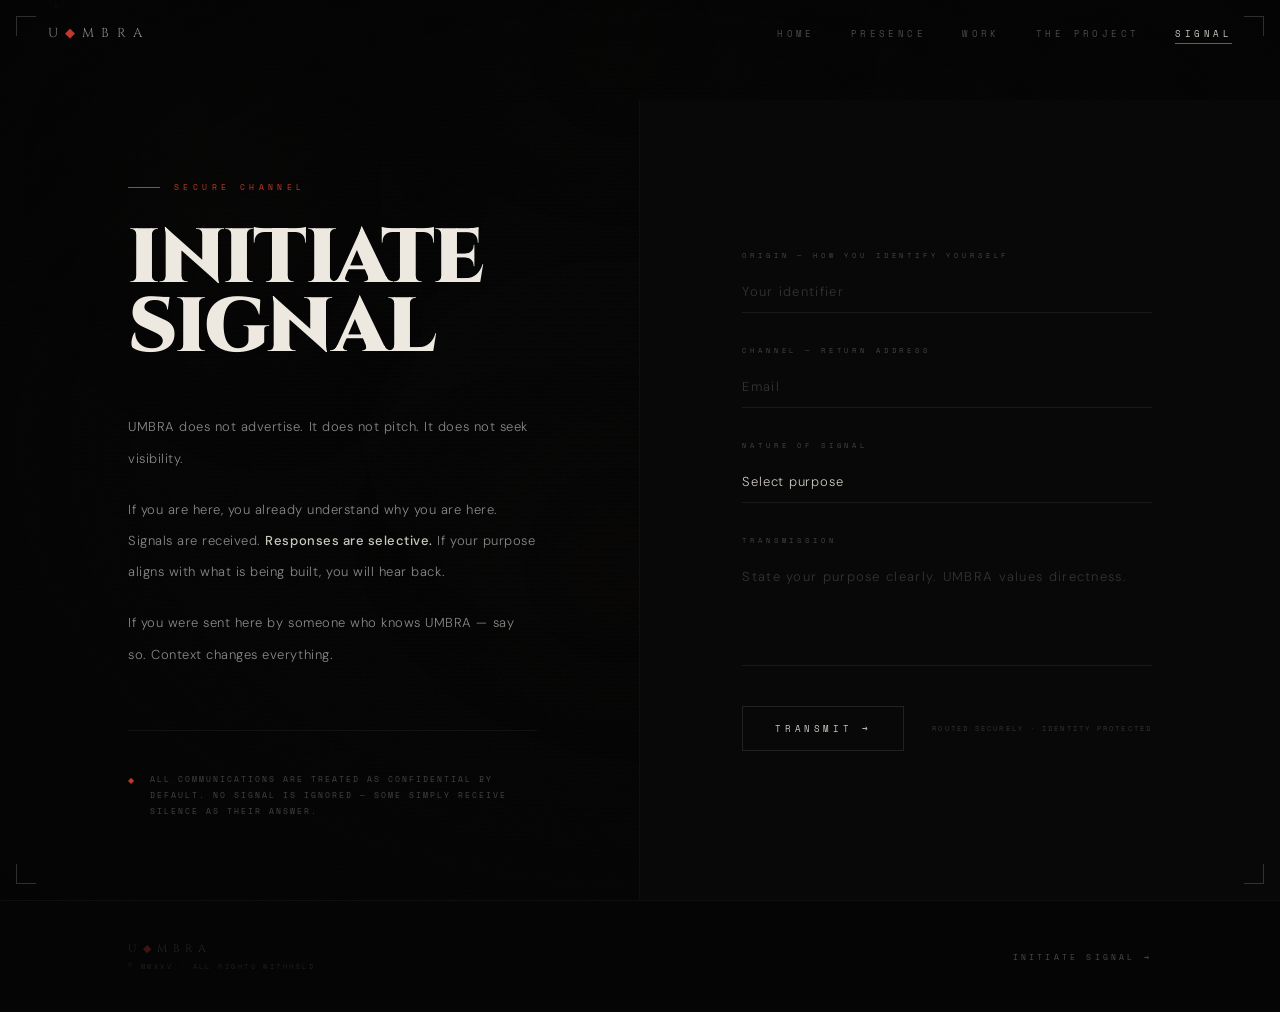
==== contact.html @ be38b986 "Add files via upload" ====
<!DOCTYPE html>
<html lang="en">
<head>
<meta charset="UTF-8">
<meta name="viewport" content="width=device-width, initial-scale=1.0">
<title>UMBRA · Signal</title>
<link rel="preconnect" href="https://fonts.googleapis.com">
<link href="https://fonts.googleapis.com/css2?family=Bebas+Neue&family=DM+Sans:wght@300;400;500&family=Cinzel:wght@900&family=Space+Mono:wght@400;700&display=swap" rel="stylesheet">
<link rel="stylesheet" href="assets/css/main.css">
<style>
.contact-wrap{min-height:100vh;display:grid;grid-template-columns:1fr 1fr;padding-top:100px}
.contact-left{padding:80px 8vw 80px 10vw;border-right:1px solid rgba(255,255,255,.04);display:flex;flex-direction:column;justify-content:center}
.contact-right{padding:80px 10vw 80px 8vw;display:flex;flex-direction:column;justify-content:center;background:#080808}
.cl-tag{font-family:'Space Mono',monospace;font-size:8px;letter-spacing:.55em;text-transform:uppercase;color:#c0392b;margin-bottom:32px;display:flex;align-items:center;gap:14px}
.cl-tag::before{content:'';width:32px;height:1px;background:#c0392b}
.cl-title{font-family:'Cinzel',serif;font-size:clamp(36px,6vw,80px);font-weight:900;line-height:.9;letter-spacing:-.02em;color:#eee9e0;text-transform:uppercase;margin-bottom:48px}
.cl-body p{font-size:13px;line-height:2.4;color:#888;font-weight:300;letter-spacing:.04em;margin-bottom:20px}
.cl-body p strong{color:#ccc8c0;font-weight:500}
.cl-rule{margin:40px 0;height:1px;background:rgba(255,255,255,.05)}
.cl-note{display:flex;align-items:flex-start;gap:14px;font-family:'Space Mono',monospace;font-size:8px;letter-spacing:.25em;line-height:2;color:#444;text-transform:uppercase}
.cl-note em{color:#c0392b;font-style:normal;flex-shrink:0;margin-top:1px}

.signal-form{display:flex;flex-direction:column;gap:0}
.form-group{display:flex;flex-direction:column;gap:10px;margin-bottom:32px}
.form-group label{font-family:'Space Mono',monospace;font-size:7px;letter-spacing:.55em;text-transform:uppercase;color:#444}
.form-group input,
.form-group textarea,
.form-group select{
  background:transparent;border:none;border-bottom:1px solid rgba(255,255,255,.07);
  color:#ccc8c0;font-family:'DM Sans',sans-serif;font-size:13px;font-weight:300;
  letter-spacing:.06em;padding:12px 0;transition:border-color .3s;outline:none;
  resize:none;-webkit-appearance:none;appearance:none;border-radius:0;
}
.form-group input:focus,
.form-group textarea:focus,
.form-group select:focus{border-color:#c0392b}
.form-group input::placeholder,
.form-group textarea::placeholder{color:#333;letter-spacing:.1em}
.form-group select option{background:#0a0a0a;color:#ccc8c0}
.submit-row{display:flex;align-items:center;justify-content:space-between;margin-top:8px}
.submit-btn{
  font-family:'Space Mono',monospace;font-size:9px;letter-spacing:.4em;
  text-transform:uppercase;color:#ccc8c0;padding:15px 32px;
  border:1px solid rgba(255,255,255,.1);
  position:relative;overflow:hidden;transition:border-color .4s;cursor:none;
  background:none;
}
.submit-btn::before{content:'';position:absolute;inset:0;background:#c0392b;transform:scaleX(0);transform-origin:left;transition:transform .5s cubic-bezier(.76,0,.24,1);z-index:-1}
.submit-btn:hover{border-color:#c0392b}
.submit-btn:hover::before{transform:scaleX(1)}
.submit-note{font-family:'Space Mono',monospace;font-size:7px;letter-spacing:.3em;color:#333;text-transform:uppercase}

/* sending state */
.submit-btn.sending{opacity:.6;pointer-events:none}
.form-error{font-family:'Space Mono',monospace;font-size:8px;letter-spacing:.3em;color:#c0392b;text-transform:uppercase;margin-top:16px;display:none}
.form-error.show{display:block}

.form-confirm{display:none;text-align:center;padding:60px 0}
.form-confirm.show{display:block}
.fc-icon{font-family:'Bebas Neue',sans-serif;font-size:60px;color:#c0392b;line-height:1;margin-bottom:24px}
.fc-title{font-family:'Cinzel',serif;font-size:20px;letter-spacing:.3em;color:#ccc8c0;text-transform:uppercase;margin-bottom:16px}
.fc-text{font-size:12px;line-height:2.3;color:#888;font-weight:300;letter-spacing:.06em}

@media(max-width:900px){
  .contact-wrap{grid-template-columns:1fr;padding-top:80px}
  .contact-left{padding:60px 24px;border-right:none;border-bottom:1px solid rgba(255,255,255,.04)}
  .contact-right{padding:60px 24px}
}
</style>
</head>
<body>
<div id="header-slot"></div>
<div class="contact-wrap">
  <div class="contact-left">
    <div class="cl-tag sr">Secure Channel</div>
    <h1 class="cl-title sr sr-d1">INITIATE<br>SIGNAL</h1>
    <div class="cl-body sr sr-d2">
      <p>UMBRA does not advertise. It does not pitch. It does not seek visibility.</p>
      <p>If you are here, you already understand why you are here. Signals are received. <strong>Responses are selective.</strong> If your purpose aligns with what is being built, you will hear back.</p>
      <p>If you were sent here by someone who knows UMBRA — say so. Context changes everything.</p>
    </div>
    <div class="cl-rule sr sr-d3"></div>
    <div class="cl-note sr sr-d3">
      <em>◆</em>
      All communications are treated as confidential by default. No signal is ignored — some simply receive silence as their answer.
    </div>
  </div>

  <div class="contact-right">
    <!-- Formspree endpoint — replace YOUR_FORM_ID below -->
    <form
      class="signal-form"
      id="signalForm"
      action="https://formspree.io/f/YOUR_FORM_ID"
      method="POST"
    >
      <!-- Hidden honeypot to block bots -->
      <input type="text" name="_gotcha" style="display:none">
      <!-- Tell Formspree not to redirect -->
      <input type="hidden" name="_subject" value="New signal from UMBRA site">

      <div class="form-group sr">
        <label>Origin — How you identify yourself</label>
        <input type="text" name="name" placeholder="Your identifier" required>
      </div>
      <div class="form-group sr sr-d1">
        <label>Channel — Return address</label>
        <input type="email" name="email" placeholder="Email" required>
      </div>
      <div class="form-group sr sr-d1">
        <label>Nature of Signal</label>
        <select name="type">
          <option value="">Select purpose</option>
          <option value="collaboration">Collaboration</option>
          <option value="project">Project Inquiry</option>
          <option value="intelligence">Intelligence Exchange</option>
          <option value="investment">Investment / Partnership</option>
          <option value="referral">Referred by someone</option>
          <option value="other">Other</option>
        </select>
      </div>
      <div class="form-group sr sr-d2">
        <label>Transmission</label>
        <textarea name="message" rows="5" placeholder="State your purpose clearly. UMBRA values directness."></textarea>
      </div>
      <div class="submit-row sr sr-d3">
        <button type="submit" class="submit-btn" id="submitBtn">Transmit →</button>
        <div class="submit-note">Routed securely · Identity protected</div>
      </div>
      <div class="form-error" id="formError">Transmission failed. Try again or signal directly.</div>
    </form>

    <div class="form-confirm" id="formConfirm">
      <div class="fc-icon">◆</div>
      <div class="fc-title">Signal Received</div>
      <div class="fc-text">
        Your transmission has been logged.<br>
        UMBRA will respond through appropriate channels<br>
        if alignment exists.
      </div>
    </div>
  </div>
</div>

<div id="footer-slot"></div>
<script src="assets/js/main.js"></script>
<script>
var form    = document.getElementById('signalForm');
var confirm = document.getElementById('formConfirm');
var errMsg  = document.getElementById('formError');
var btn     = document.getElementById('submitBtn');

if (form) {
  form.addEventListener('submit', function(e) {
    e.preventDefault();
    btn.classList.add('sending');
    btn.textContent = 'Transmitting...';
    errMsg.classList.remove('show');

    var data = new FormData(form);

    fetch(form.action, {
      method: 'POST',
      body: data,
      headers: { 'Accept': 'application/json' }
    })
    .then(function(res) {
      if (res.ok) {
        form.style.transition = 'opacity .4s';
        form.style.opacity = '0';
        setTimeout(function() {
          form.style.display = 'none';
          confirm.classList.add('show');
        }, 400);
      } else {
        throw new Error('Server error');
      }
    })
    .catch(function() {
      btn.classList.remove('sending');
      btn.textContent = 'Transmit →';
      errMsg.classList.add('show');
    });
  });
}
</script>
<canvas id="particles"></canvas>
</body>
</html>
---- assets/css/main.css ----
@import url('https://fonts.googleapis.com/css2?family=Bebas+Neue&family=DM+Sans:ital,wght@0,300;0,400;0,500;1,300&family=Cinzel:wght@400;700;900&family=Space+Mono:wght@400;700&display=swap');

/* ── TOKENS ── */
:root{
  --void:#050505;
  --obsidian:#080808;
  --ash:#111;
  --ember:#c0392b;
  --ember2:#e74c3c;
  --bone:#ccc8c0;
  --chalk:#eee9e0;
  --smoke:#4a4a4a;
  --ghost:#888;
  --mono:'Space Mono',monospace;
  --serif:'Cinzel',serif;
  --display:'Bebas Neue',sans-serif;
  --sans:'DM Sans',sans-serif;
}

/* ── RESET ── */
*,*::before,*::after{box-sizing:border-box;margin:0;padding:0}
html{scroll-behavior:smooth;overflow-x:hidden}
body{background:var(--void);color:var(--bone);font-family:var(--sans);overflow-x:hidden;cursor:none}
a{color:inherit;text-decoration:none}
button{background:none;border:none;cursor:none;font-family:inherit}
img,svg,canvas{display:block}
::-webkit-scrollbar{width:2px}
::-webkit-scrollbar-track{background:var(--void)}
::-webkit-scrollbar-thumb{background:var(--ember)}
::selection{background:var(--ember);color:var(--chalk)}

/* ── CURSOR ── */
#cur{width:8px;height:8px;background:var(--ember);border-radius:50%;position:fixed;top:0;left:0;pointer-events:none;z-index:9999;transform:translate(-50%,-50%);mix-blend-mode:exclusion;transition:width .2s,height .2s,opacity .3s;opacity:0}
#cur-r{width:36px;height:36px;border:1px solid rgba(192,57,43,.35);border-radius:50%;position:fixed;top:0;left:0;pointer-events:none;z-index:9998;transform:translate(-50%,-50%);transition:width .25s,height .25s,border-color .25s,opacity .3s;opacity:0}
body.hov #cur{width:14px;height:14px}
body.hov #cur-r{width:56px;height:56px;border-color:rgba(192,57,43,.15)}

/* ── CORNERS ── */
.corner{position:fixed;width:20px;height:20px;z-index:901;pointer-events:none;opacity:.22}
.corner.tl{top:16px;left:16px;border-top:1px solid var(--bone);border-left:1px solid var(--bone)}
.corner.tr{top:16px;right:16px;border-top:1px solid var(--bone);border-right:1px solid var(--bone)}
.corner.bl{bottom:16px;left:16px;border-bottom:1px solid var(--bone);border-left:1px solid var(--bone)}
.corner.br{bottom:16px;right:16px;border-bottom:1px solid var(--bone);border-right:1px solid var(--bone)}

/* ── LIQUID BACKGROUND CANVAS ── */
#liquid-bg{position:fixed;inset:0;z-index:0;pointer-events:none;opacity:.55}

/* ── NOISE OVERLAY ── */
body::before{content:'';position:fixed;inset:0;z-index:1;pointer-events:none;opacity:.032;
  background-image:url("data:image/svg+xml,%3Csvg viewBox='0 0 256 256' xmlns='http://www.w3.org/2000/svg'%3E%3Cfilter id='n'%3E%3CfeTurbulence type='fractalNoise' baseFrequency='0.9' numOctaves='4' stitchTiles='stitch'/%3E%3C/filter%3E%3Crect width='100%25' height='100%25' filter='url(%23n)'/%3E%3C/svg%3E");
  background-size:200px}

/* ── SCANLINES ── */
body::after{content:'';position:fixed;inset:0;z-index:2;pointer-events:none;
  background:repeating-linear-gradient(0deg,transparent,transparent 2px,rgba(0,0,0,.018) 2px,rgba(0,0,0,.018) 4px)}

/* ── VIGNETTE ── */
#vignette{position:fixed;inset:0;z-index:3;pointer-events:none;
  background:radial-gradient(ellipse at center,transparent 30%,rgba(5,5,5,.9) 100%)}

/* ── HEADER ── */
header{position:fixed;top:0;left:0;right:0;z-index:700;display:flex;align-items:center;justify-content:space-between;padding:24px 48px;background:rgba(5,5,5,0);transition:background .5s,border-color .5s;border-bottom:1px solid transparent}
header.scrolled{background:rgba(5,5,5,.94);backdrop-filter:blur(20px);border-color:rgba(255,255,255,.04)}
.logo{font-family:var(--serif);font-size:13px;letter-spacing:.55em;color:var(--ghost);text-transform:uppercase;transition:color .3s}
.logo:hover{color:var(--bone)}
.logo em{color:var(--ember);font-style:normal}
nav{display:flex;gap:36px}
nav a{font-size:9px;letter-spacing:.38em;text-transform:uppercase;color:var(--smoke);transition:color .3s;font-family:var(--mono);position:relative}
nav a:hover,nav a.active{color:var(--bone)}
nav a.active::after{content:'';position:absolute;bottom:-4px;left:0;right:0;height:1px;background:var(--ember)}
.nav-toggle{display:none;flex-direction:column;gap:5px;padding:4px}
.nav-toggle span{display:block;width:22px;height:1px;background:var(--ghost);transition:all .3s}
.nav-toggle.open span:nth-child(1){transform:rotate(45deg) translate(4px,4px)}
.nav-toggle.open span:nth-child(2){opacity:0}
.nav-toggle.open span:nth-child(3){transform:rotate(-45deg) translate(4px,-4px)}

/* ── MAIN ── */
main{position:relative;z-index:10;padding-top:100px}

/* ── HERO ── */
#hero{position:relative;height:100vh;display:flex;align-items:center;justify-content:center;overflow:hidden}
#smoke-canvas{position:absolute;inset:0;z-index:3}
#neural-canvas{position:absolute;inset:0;z-index:2;opacity:.4}
#glow-canvas{position:absolute;inset:0;z-index:1;pointer-events:none}
#umbra-title{
  position:absolute;z-index:2;
  font-family:var(--serif);font-size:clamp(80px,16vw,200px);font-weight:900;
  letter-spacing:.12em;color:var(--chalk);text-transform:uppercase;
  user-select:none;text-align:center;
  -webkit-mask-image:radial-gradient(ellipse 0px 0px at 50% 50%,black 0%,transparent 0%);
  mask-image:radial-gradient(ellipse 0px 0px at 50% 50%,black 0%,transparent 0%);
}
#hero-vignette{position:absolute;inset:0;z-index:4;pointer-events:none;
  background:radial-gradient(ellipse at center,transparent 25%,rgba(5,5,5,.8) 100%)}
.hero-ui{position:absolute;z-index:5;inset:0;display:flex;flex-direction:column;align-items:center;justify-content:flex-end;padding-bottom:13vh;pointer-events:none}
.hero-eyebrow{font-family:var(--mono);font-size:9px;letter-spacing:.55em;text-transform:uppercase;color:rgba(192,57,43,.7);margin-bottom:16px;opacity:0;animation:fadeUp .8s ease 1s forwards}
.hero-sub{font-size:12px;font-weight:300;line-height:2;color:rgba(136,136,136,.7);letter-spacing:.12em;text-align:center;opacity:0;animation:fadeUp .8s ease 1.3s forwards}
.hero-hint{position:absolute;bottom:40px;left:50%;transform:translateX(-50%);z-index:5;display:flex;flex-direction:column;align-items:center;gap:10px;opacity:0;animation:fadeUp .8s ease 2s forwards}
.hint-dot{width:5px;height:5px;border-radius:50%;background:var(--ember);animation:scrollBounce 2s ease-in-out infinite}
.hint-txt{font-family:var(--mono);font-size:7px;letter-spacing:.45em;color:var(--smoke);text-transform:uppercase}
@keyframes scrollBounce{0%,100%{transform:translateY(0);opacity:.4}50%{transform:translateY(8px);opacity:1}}
@keyframes fadeUp{from{opacity:0;transform:translateY(16px)}to{opacity:1;transform:translateY(0)}}

/* ── MARQUEE ── */
.marquee-section{overflow:hidden;border-top:1px solid rgba(255,255,255,.04);border-bottom:1px solid rgba(255,255,255,.04);padding:18px 0;position:relative;z-index:10}
.marquee-track{display:flex;gap:52px;animation:marq 26s linear infinite;white-space:nowrap;width:max-content}
.marquee-track span{font-family:var(--display);font-size:13px;letter-spacing:.32em;color:var(--smoke);flex-shrink:0}
.marquee-track em{color:var(--ember);font-style:normal}
@keyframes marq{to{transform:translateX(-50%)}}

/* ── SPLIT SECTIONS (slide apart on scroll) ── */
.split-section{position:relative;z-index:10;overflow:hidden}
.split-left,.split-right{transition:transform 1.1s cubic-bezier(.76,0,.24,1),opacity 1s ease}
.split-left{transform:translateX(-60px);opacity:0}
.split-right{transform:translateX(60px);opacity:0}
.split-section.vis .split-left,
.split-section.vis .split-right{transform:translateX(0);opacity:1}
.split-right{transition-delay:.12s}

/* ── DOCTRINE ── */
.section-doctrine{padding:140px 10vw;display:grid;grid-template-columns:1fr 1fr;gap:100px;align-items:center}
.doctrine-label{font-family:var(--mono);font-size:8px;letter-spacing:.55em;text-transform:uppercase;color:var(--ember);margin-bottom:24px}
.doctrine-heading{font-family:var(--serif);font-size:clamp(30px,4vw,52px);font-weight:900;line-height:1.05;letter-spacing:-.01em;color:var(--chalk);text-transform:uppercase}
.reveal-word{display:inline-block;overflow:hidden;vertical-align:bottom}
.reveal-word span{display:inline-block;transform:translateY(105%);transition:transform .8s cubic-bezier(.76,0,.24,1)}
.reveal-word.visible span{transform:translateY(0)}
.doctrine-right p{font-size:13px;line-height:2.3;color:var(--ghost);font-weight:300;letter-spacing:.04em;margin-bottom:24px}
.doctrine-right p strong{color:var(--bone);font-weight:500}

/* ── PILLARS ── */
.section-pillars{padding:0 10vw 140px;position:relative;z-index:10}
.pillars-header{display:flex;align-items:center;gap:24px;margin-bottom:64px}
.pillars-label{font-family:var(--mono);font-size:8px;letter-spacing:.55em;text-transform:uppercase;color:var(--ember);white-space:nowrap}
.pillars-line{flex:1;height:1px;background:rgba(255,255,255,.05)}
.pillars-grid{display:grid;grid-template-columns:repeat(3,1fr);gap:1px;background:rgba(255,255,255,.04)}
.pillar{background:var(--void);padding:52px 40px;position:relative;overflow:hidden;transition:background .5s}
.pillar::before{content:'';position:absolute;inset:0;background:linear-gradient(135deg,rgba(192,57,43,.05) 0%,transparent 60%);opacity:0;transition:opacity .5s}
.pillar:hover{background:#0a0a0a}
.pillar:hover::before{opacity:1}
.pillar-num{font-family:var(--display);font-size:80px;color:rgba(192,57,43,.1);line-height:1;margin-bottom:24px;transition:color .4s}
.pillar:hover .pillar-num{color:rgba(192,57,43,.22)}
.pillar-title{font-family:var(--serif);font-size:14px;letter-spacing:.2em;color:var(--bone);text-transform:uppercase;margin-bottom:16px}
.pillar-text{font-size:12px;line-height:2.1;color:var(--ghost);font-weight:300;letter-spacing:.03em}
.pillar-bar{height:1px;background:rgba(192,57,43,0);margin-top:32px;transition:background .5s}
.pillar:hover .pillar-bar{background:rgba(192,57,43,.4)}

/* ── STAT COUNTERS ── */
.stats-row{display:grid;grid-template-columns:repeat(3,1fr);gap:1px;background:rgba(255,255,255,.04);position:relative;z-index:10;margin:0 0 2px}
.stat-cell{background:var(--obsidian);padding:60px 40px;text-align:center;position:relative;overflow:hidden}
.stat-cell::after{content:'';position:absolute;bottom:0;left:50%;transform:translateX(-50%);width:0;height:1px;background:var(--ember);transition:width .6s ease}
.stat-cell.vis::after{width:60%}
.stat-num{font-family:var(--display);font-size:clamp(48px,7vw,88px);color:var(--chalk);line-height:1;margin-bottom:12px;letter-spacing:-.02em}
.stat-num .stat-suffix{font-size:.5em;color:var(--ember);vertical-align:super}
.stat-label{font-family:var(--mono);font-size:8px;letter-spacing:.5em;text-transform:uppercase;color:var(--smoke)}

/* ── TYPED ── */
.section-type{padding:140px 10vw;background:var(--obsidian);border-top:1px solid rgba(255,255,255,.04);border-bottom:1px solid rgba(255,255,255,.04);text-align:center;position:relative;z-index:10}
.type-label{font-family:var(--mono);font-size:8px;letter-spacing:.55em;text-transform:uppercase;color:var(--ember);margin-bottom:40px}
.type-statement{font-family:var(--serif);font-size:clamp(18px,3.2vw,44px);font-weight:900;line-height:1.4;letter-spacing:.04em;color:var(--chalk);max-width:880px;margin:0 auto}
#typed-text{border-right:2px solid var(--ember);padding-right:4px;animation:blink .8s infinite}
@keyframes blink{0%,100%{border-color:var(--ember)}50%{border-color:transparent}}

/* ── WORK PREVIEW ── */
.section-work{padding:140px 10vw;position:relative;z-index:10}
.work-header{display:flex;align-items:flex-end;justify-content:space-between;margin-bottom:60px}
.work-label{font-family:var(--mono);font-size:8px;letter-spacing:.55em;text-transform:uppercase;color:var(--ember)}
.work-see-all{font-family:var(--mono);font-size:8px;letter-spacing:.35em;color:var(--smoke);text-transform:uppercase;transition:color .3s}
.work-see-all:hover{color:var(--ember)}
.work-grid{display:grid;grid-template-columns:repeat(3,1fr);gap:2px}
.work-item{position:relative;overflow:hidden;aspect-ratio:3/4;background:#111;display:block}
.work-item:first-child{grid-row:span 2;aspect-ratio:auto}
.work-svg{width:100%;height:100%;filter:brightness(.45) saturate(.1);transition:filter .7s,transform .9s cubic-bezier(.25,.46,.45,.94)}
.work-item:hover .work-svg{filter:brightness(.25) saturate(0);transform:scale(1.06)}
.work-overlay{position:absolute;inset:0;padding:32px;display:flex;flex-direction:column;justify-content:flex-end;opacity:0;transition:opacity .45s;background:linear-gradient(to top,rgba(5,5,5,.8) 0%,transparent 60%)}
.work-item:hover .work-overlay{opacity:1}
.work-num{font-family:var(--display);font-size:80px;color:rgba(192,57,43,.12);position:absolute;top:20px;right:20px;line-height:1}
.work-title{font-family:var(--serif);font-size:13px;letter-spacing:.18em;color:var(--chalk);text-transform:uppercase;margin-bottom:6px}
.work-meta{font-family:var(--mono);font-size:8px;letter-spacing:.35em;color:var(--ember);text-transform:uppercase}

/* ── CTA ── */
.section-signal{padding:160px 10vw;text-align:center;background:radial-gradient(ellipse at center,rgba(192,57,43,.06) 0%,transparent 70%);border-top:1px solid rgba(255,255,255,.04);position:relative;z-index:10}
.signal-label{font-family:var(--mono);font-size:8px;letter-spacing:.55em;text-transform:uppercase;color:var(--smoke);margin-bottom:32px}
.signal-divider{width:1px;height:60px;background:linear-gradient(to bottom,transparent,var(--ember),transparent);margin:0 auto 48px}
.signal-heading{font-family:var(--serif);font-size:clamp(32px,5.5vw,76px);font-weight:900;letter-spacing:-.01em;color:var(--chalk);text-transform:uppercase;margin-bottom:24px;line-height:1.05}
.signal-sub{font-size:13px;font-weight:300;color:var(--ghost);letter-spacing:.08em;margin-bottom:52px}

/* ── BUTTONS ── */
.btn-primary{display:inline-flex;align-items:center;gap:12px;font-family:var(--mono);font-size:9px;letter-spacing:.4em;text-transform:uppercase;color:var(--chalk);padding:16px 36px;border:1px solid rgba(255,255,255,.15);position:relative;overflow:hidden;transition:border-color .4s,color .4s}
.btn-primary::before{content:'';position:absolute;inset:0;background:var(--ember);transform:scaleX(0);transform-origin:left;transition:transform .5s cubic-bezier(.76,0,.24,1);z-index:-1}
.btn-primary:hover{border-color:var(--ember)}
.btn-primary:hover::before{transform:scaleX(1)}

/* ── FOOTER ── */
footer{border-top:1px solid rgba(255,255,255,.04);padding:40px 10vw;display:flex;justify-content:space-between;align-items:center;background:var(--void);position:relative;z-index:10}
.footer-logo{font-family:var(--serif);font-size:11px;letter-spacing:.55em;color:rgba(255,255,255,.12);text-transform:uppercase;margin-bottom:5px}
.footer-logo em{color:rgba(192,57,43,.3);font-style:normal}
.footer-copy{font-family:var(--mono);font-size:7px;letter-spacing:.35em;color:rgba(255,255,255,.1);text-transform:uppercase}
.footer-signal{font-family:var(--mono);font-size:8px;letter-spacing:.4em;color:var(--smoke);text-transform:uppercase;transition:color .3s}
.footer-signal:hover{color:var(--ember)}

/* ── PARTICLES ── */
#particles{position:fixed;inset:0;z-index:4;pointer-events:none;opacity:.18}

/* ── SCRAMBLE TEXT ── */
.scramble{display:inline-block}

/* ── SCROLL REVEAL (generic) ── */
.sr{opacity:0;transform:translateY(28px);transition:opacity .9s ease,transform .9s ease}
.sr.vis{opacity:1;transform:translateY(0)}
.sr-d1{transition-delay:.1s}.sr-d2{transition-delay:.2s}.sr-d3{transition-delay:.3s}

/* PAGE HERO shared */
.page-hero{min-height:60vh;display:flex;align-items:flex-end;padding:160px 10vw 80px;border-bottom:1px solid rgba(255,255,255,.04);position:relative;overflow:hidden;z-index:10}
.page-hero-bg{position:absolute;font-family:var(--display);font-size:clamp(100px,20vw,260px);color:rgba(255,255,255,.015);letter-spacing:-.02em;right:-2vw;bottom:-2vw;user-select:none;pointer-events:none;line-height:1}
.page-hero-content{position:relative;z-index:2}
.ph-tag{font-family:var(--mono);font-size:8px;letter-spacing:.55em;text-transform:uppercase;color:var(--ember);margin-bottom:28px;display:flex;align-items:center;gap:14px}
.ph-tag::before{content:'';width:32px;height:1px;background:var(--ember)}
.ph-title{font-family:var(--serif);font-size:clamp(48px,9vw,110px);font-weight:900;line-height:.9;letter-spacing:-.02em;color:var(--chalk);text-transform:uppercase}

/* PRESENCE */
.bio-section{padding:120px 10vw;display:grid;grid-template-columns:1fr 1.8fr;gap:100px;align-items:start;position:relative;z-index:10}
.bio-left{position:sticky;top:140px}
.bio-label{font-family:var(--mono);font-size:8px;letter-spacing:.55em;text-transform:uppercase;color:var(--ember);margin-bottom:20px}
.bio-quote{font-family:var(--serif);font-size:15px;font-weight:400;font-style:italic;line-height:1.9;color:rgba(200,196,188,.4);border-left:1px solid var(--ember);padding-left:24px}
.bio-p{font-size:14px;line-height:2.4;color:var(--ghost);font-weight:300;letter-spacing:.04em;margin-bottom:28px}
.bio-p strong{color:var(--bone);font-weight:500}
.principles-section{padding:0 10vw 120px;position:relative;z-index:10}
.section-header{display:flex;align-items:center;gap:24px;margin-bottom:64px}
.section-header-label{font-family:var(--mono);font-size:8px;letter-spacing:.55em;text-transform:uppercase;color:var(--ember);white-space:nowrap}
.section-header-line{flex:1;height:1px;background:rgba(255,255,255,.05)}
.principle-item{display:grid;grid-template-columns:80px 1fr;gap:40px;padding:44px 0;border-bottom:1px solid rgba(255,255,255,.04);align-items:start}
.principle-item:first-child{border-top:1px solid rgba(255,255,255,.04)}
.p-num{font-family:var(--serif);font-size:11px;letter-spacing:.3em;color:var(--ember);padding-top:3px}
.p-title{font-family:var(--serif);font-size:15px;letter-spacing:.18em;color:var(--bone);text-transform:uppercase;margin-bottom:14px}
.p-text{font-size:13px;line-height:2.2;color:var(--ghost);font-weight:300;letter-spacing:.04em}
.domains-section{padding:0 10vw 160px;background:var(--obsidian);border-top:1px solid rgba(255,255,255,.04);position:relative;z-index:10}
.domains-section .section-header{padding-top:120px}
.domain-grid{display:grid;grid-template-columns:repeat(3,1fr);gap:1px;background:rgba(255,255,255,.04)}
.domain-card{background:var(--void);padding:48px 36px;position:relative;overflow:hidden;transition:background .4s}
.domain-card::after{content:'';position:absolute;bottom:0;left:0;width:0;height:1px;background:var(--ember);transition:width .5s cubic-bezier(.76,0,.24,1)}
.domain-card:hover{background:#0a0a0a}
.domain-card:hover::after{width:100%}
.d-icon{font-family:var(--display);font-size:52px;color:rgba(192,57,43,.15);line-height:1;margin-bottom:24px;transition:color .4s}
.domain-card:hover .d-icon{color:rgba(192,57,43,.28)}
.d-title{font-family:var(--serif);font-size:13px;letter-spacing:.2em;color:var(--bone);text-transform:uppercase;margin-bottom:14px}
.d-text{font-size:12px;line-height:2.1;color:var(--ghost);font-weight:300;letter-spacing:.03em}
.d-tag{font-family:var(--mono);font-size:7px;letter-spacing:.4em;text-transform:uppercase;color:var(--ember);margin-top:24px;opacity:.7}

/* WORK PAGE */
.work-hero{min-height:55vh;display:flex;align-items:flex-end;padding:160px 10vw 80px;border-bottom:1px solid rgba(255,255,255,.04);position:relative;overflow:hidden;z-index:10}
.work-hero-bg{position:absolute;font-family:var(--display);font-size:clamp(100px,20vw,260px);color:rgba(255,255,255,.015);letter-spacing:-.02em;right:-2vw;bottom:-2vw;user-select:none;pointer-events:none;line-height:1}
.wh-tag{font-family:var(--mono);font-size:8px;letter-spacing:.55em;text-transform:uppercase;color:var(--ember);margin-bottom:28px;display:flex;align-items:center;gap:14px}
.wh-tag::before{content:'';width:32px;height:1px;background:var(--ember)}
.wh-title{font-family:var(--serif);font-size:clamp(48px,9vw,110px);font-weight:900;line-height:.9;letter-spacing:-.02em;color:var(--chalk);text-transform:uppercase}
.wh-sub{font-family:var(--mono);font-size:8px;letter-spacing:.4em;color:var(--smoke);text-transform:uppercase;margin-top:20px}
.coming-banner{margin:80px 10vw 0;padding:32px 40px;border:1px solid rgba(192,57,43,.2);background:rgba(192,57,43,.03);display:flex;align-items:center;gap:24px;position:relative;z-index:10}
.cb-dot{width:6px;height:6px;border-radius:50%;background:var(--ember);animation:pulse 2s ease-in-out infinite;flex-shrink:0}
@keyframes pulse{0%,100%{opacity:.4;transform:scale(1)}50%{opacity:1;transform:scale(1.3)}}
.cb-text{font-family:var(--mono);font-size:9px;letter-spacing:.35em;text-transform:uppercase;color:var(--ghost)}
.cb-text strong{color:var(--bone);font-weight:700}
.filter-row{padding:60px 10vw 48px;display:flex;gap:4px;flex-wrap:wrap;position:relative;z-index:10}
.filter-btn{font-family:var(--mono);font-size:8px;letter-spacing:.35em;text-transform:uppercase;color:var(--smoke);padding:9px 20px;border:1px solid rgba(255,255,255,.05);transition:all .3s;cursor:none}
.filter-btn.active{color:var(--ember);border-color:rgba(192,57,43,.35)}
.filter-btn:hover:not(.active){color:var(--bone);border-color:rgba(255,255,255,.12)}
.work-grid-section{padding:0 10vw 160px;position:relative;z-index:10}
.work-grid-full{display:grid;grid-template-columns:repeat(2,1fr);gap:2px}
.work-card{position:relative;overflow:hidden;display:flex;flex-direction:column;cursor:none;transition:opacity .4s}
.work-card.hidden{display:none}
.wc-visual{aspect-ratio:16/9;position:relative;overflow:hidden;background:#0d0d0d}
.wc-svg{width:100%;height:100%;transition:transform .8s cubic-bezier(.25,.46,.45,.94),filter .6s}
.work-card:hover .wc-svg{transform:scale(1.04);filter:brightness(.3)}
.wc-hover{position:absolute;inset:0;padding:36px;display:flex;flex-direction:column;justify-content:center;align-items:center;opacity:0;transition:opacity .4s;text-align:center}
.work-card:hover .wc-hover{opacity:1}
.wc-coming{font-family:var(--mono);font-size:8px;letter-spacing:.45em;text-transform:uppercase;color:var(--ember);margin-bottom:12px}
.wc-launch{font-family:var(--sans);font-size:12px;color:rgba(200,196,188,.5);font-weight:300;letter-spacing:.08em}
.wc-badge{position:absolute;top:20px;right:20px;z-index:2;font-family:var(--mono);font-size:7px;letter-spacing:.4em;text-transform:uppercase;padding:5px 12px;border:1px solid rgba(192,57,43,.3);color:var(--ember);background:rgba(5,5,5,.8)}
.wc-info{padding:28px 32px;background:var(--ash);border:1px solid rgba(255,255,255,.03);border-top:none;flex:1}
.wc-cat{font-family:var(--mono);font-size:7px;letter-spacing:.45em;color:var(--ember);text-transform:uppercase;margin-bottom:10px}
.wc-title{font-family:var(--serif);font-size:16px;letter-spacing:.15em;color:var(--bone);text-transform:uppercase;margin-bottom:10px}
.wc-desc{font-size:12px;line-height:2.1;color:var(--ghost);font-weight:300;letter-spacing:.03em;margin-bottom:20px}
.wc-meta{display:flex;align-items:center;justify-content:space-between;padding-top:16px;border-top:1px solid rgba(255,255,255,.04)}
.wc-status{font-family:var(--mono);font-size:7px;letter-spacing:.4em;text-transform:uppercase}
.wc-status.classified{color:var(--smoke)}
.wc-date{font-family:var(--mono);font-size:7px;letter-spacing:.3em;color:#444;text-transform:uppercase}
.work-card.featured{grid-column:1/-1}
.work-card.featured .wc-visual{aspect-ratio:21/9}

/* PROJECT PAGE */
.proj-hero{min-height:100vh;display:flex;flex-direction:column;align-items:center;justify-content:center;text-align:center;padding:120px 10vw;position:relative;overflow:hidden;z-index:10}
#proj-canvas{position:absolute;inset:0;z-index:1;pointer-events:none}
.proj-hero-content{position:relative;z-index:2}
.proj-tag{font-family:var(--mono);font-size:8px;letter-spacing:.55em;text-transform:uppercase;color:var(--ember);margin-bottom:36px;opacity:0;animation:fadeUp .8s ease .4s forwards}
.proj-title{font-family:var(--serif);font-size:clamp(52px,11vw,140px);font-weight:900;line-height:.88;letter-spacing:-.02em;color:var(--chalk);text-transform:uppercase;opacity:0;animation:fadeUp 1s ease .7s forwards}
.proj-title .bracket{color:rgba(192,57,43,.5)}
.proj-divider{width:1px;height:80px;background:linear-gradient(to bottom,transparent,rgba(192,57,43,.5),transparent);margin:48px auto;opacity:0;animation:fadeUp .8s ease 1s forwards}
.proj-lead{font-family:var(--sans);font-size:clamp(16px,2vw,22px);font-weight:300;line-height:1.9;color:var(--ghost);letter-spacing:.06em;max-width:600px;margin:0 auto;opacity:0;animation:fadeUp .8s ease 1.2s forwards}
.status-section{padding:0 10vw 120px;position:relative;z-index:10}
.status-grid{display:grid;grid-template-columns:repeat(4,1fr);gap:1px;background:rgba(255,255,255,.04);margin-bottom:80px}
.status-cell{background:var(--void);padding:40px 28px;text-align:center}
.sc-label{font-family:var(--mono);font-size:7px;letter-spacing:.5em;text-transform:uppercase;color:#444;margin-bottom:14px}
.sc-value{font-family:var(--serif);font-size:13px;letter-spacing:.15em;color:var(--bone);text-transform:uppercase;line-height:1.4}
.sc-value.red{color:var(--ember)}
.proj-body{padding:120px 10vw;display:grid;grid-template-columns:1fr 1.6fr;gap:100px;align-items:start;position:relative;z-index:10}
.pb-sticky{position:sticky;top:140px}
.pb-label{font-family:var(--mono);font-size:8px;letter-spacing:.55em;text-transform:uppercase;color:var(--ember);margin-bottom:20px}
.pb-side-title{font-family:var(--serif);font-size:22px;font-weight:900;letter-spacing:.08em;color:var(--bone);text-transform:uppercase;line-height:1.3;margin-bottom:24px}
.pb-side-note{font-family:var(--mono);font-size:8px;letter-spacing:.3em;color:#444;text-transform:uppercase;line-height:2}
.pb-right p{font-size:14px;line-height:2.4;color:var(--ghost);font-weight:300;letter-spacing:.04em;margin-bottom:28px}
.pb-right p strong{color:var(--bone);font-weight:500}
.redacted-section{margin:0 10vw 160px;padding:64px;border:1px solid rgba(192,57,43,.12);background:rgba(192,57,43,.02);text-align:center;position:relative;overflow:hidden;z-index:10}
.redacted-section::before{content:'';position:absolute;inset:0;background:repeating-linear-gradient(45deg,transparent,transparent 10px,rgba(192,57,43,.015) 10px,rgba(192,57,43,.015) 11px)}
.redacted-icon{font-family:var(--display);font-size:80px;color:rgba(192,57,43,.12);line-height:1;margin-bottom:24px}
.redacted-title{font-family:var(--serif);font-size:18px;letter-spacing:.3em;color:rgba(200,196,188,.5);text-transform:uppercase;margin-bottom:16px}
.redacted-text{font-size:12px;line-height:2.2;color:var(--smoke);letter-spacing:.06em;margin-bottom:40px;max-width:500px;margin-left:auto;margin-right:auto}

/* CONTACT PAGE */
.contact-wrap{min-height:100vh;display:grid;grid-template-columns:1fr 1fr;padding-top:100px;position:relative;z-index:10}
.contact-left{padding:80px 8vw 80px 10vw;border-right:1px solid rgba(255,255,255,.04);display:flex;flex-direction:column;justify-content:center}
.contact-right{padding:80px 10vw 80px 8vw;display:flex;flex-direction:column;justify-content:center;background:var(--obsidian)}
.cl-tag{font-family:var(--mono);font-size:8px;letter-spacing:.55em;text-transform:uppercase;color:var(--ember);margin-bottom:32px;display:flex;align-items:center;gap:14px}
.cl-tag::before{content:'';width:32px;height:1px;background:var(--ember)}
.cl-title{font-family:var(--serif);font-size:clamp(36px,6vw,80px);font-weight:900;line-height:.9;letter-spacing:-.02em;color:var(--chalk);text-transform:uppercase;margin-bottom:48px}
.cl-body p{font-size:13px;line-height:2.4;color:var(--ghost);font-weight:300;letter-spacing:.04em;margin-bottom:20px}
.cl-body p strong{color:var(--bone);font-weight:500}
.cl-rule{margin:40px 0;height:1px;background:rgba(255,255,255,.05)}
.cl-note{display:flex;align-items:flex-start;gap:14px;font-family:var(--mono);font-size:8px;letter-spacing:.25em;line-height:2;color:#444;text-transform:uppercase}
.cl-note em{color:var(--ember);font-style:normal;flex-shrink:0;margin-top:1px}
.signal-form{display:flex;flex-direction:column}
.form-group{display:flex;flex-direction:column;gap:10px;margin-bottom:32px}
.form-group label{font-family:var(--mono);font-size:7px;letter-spacing:.55em;text-transform:uppercase;color:#444}
.form-group input,.form-group textarea,.form-group select{background:transparent;border:none;border-bottom:1px solid rgba(255,255,255,.07);color:var(--bone);font-family:var(--sans);font-size:13px;font-weight:300;letter-spacing:.06em;padding:12px 0;transition:border-color .3s;outline:none;resize:none;-webkit-appearance:none;appearance:none;border-radius:0}
.form-group input:focus,.form-group textarea:focus,.form-group select:focus{border-color:var(--ember)}
.form-group input::placeholder,.form-group textarea::placeholder{color:#333;letter-spacing:.1em}
.form-group select option{background:#0a0a0a;color:var(--bone)}
.submit-row{display:flex;align-items:center;justify-content:space-between;margin-top:8px}
.submit-btn{font-family:var(--mono);font-size:9px;letter-spacing:.4em;text-transform:uppercase;color:var(--bone);padding:15px 32px;border:1px solid rgba(255,255,255,.1);position:relative;overflow:hidden;transition:border-color .4s;cursor:none;background:none}
.submit-btn::before{content:'';position:absolute;inset:0;background:var(--ember);transform:scaleX(0);transform-origin:left;transition:transform .5s cubic-bezier(.76,0,.24,1);z-index:-1}
.submit-btn:hover{border-color:var(--ember)}
.submit-btn:hover::before{transform:scaleX(1)}
.submit-note{font-family:var(--mono);font-size:7px;letter-spacing:.3em;color:#333;text-transform:uppercase}
.submit-btn.sending{opacity:.6;pointer-events:none}
.form-error{font-family:var(--mono);font-size:8px;letter-spacing:.3em;color:var(--ember);text-transform:uppercase;margin-top:16px;display:none}
.form-error.show{display:block}
.form-confirm{display:none;text-align:center;padding:60px 0}
.form-confirm.show{display:block}
.fc-icon{font-family:var(--display);font-size:60px;color:var(--ember);line-height:1;margin-bottom:24px}
.fc-title{font-family:var(--serif);font-size:20px;letter-spacing:.3em;color:var(--bone);text-transform:uppercase;margin-bottom:16px}
.fc-text{font-size:12px;line-height:2.3;color:var(--ghost);font-weight:300;letter-spacing:.06em}

/* ── MOBILE ── */
@media(max-width:900px){
  header{padding:20px 24px}
  nav{display:none;position:fixed;inset:0;background:rgba(5,5,5,.98);flex-direction:column;justify-content:center;align-items:center;gap:36px;z-index:699}
  nav.open{display:flex}
  nav a{font-size:11px}
  .nav-toggle{display:flex}
  main{padding-top:80px}
  .section-doctrine{grid-template-columns:1fr;gap:48px;padding:80px 24px}
  .pillars-grid,.work-grid,.stats-row{grid-template-columns:1fr}
  .section-pillars,.section-work,.section-signal,.section-type{padding:80px 24px}
  .page-hero,.work-hero,.proj-hero{padding:120px 24px 60px}
  .bio-section{grid-template-columns:1fr;gap:48px;padding:80px 24px}
  .bio-left{position:static}
  .principles-section,.domains-section,.work-grid-section,.status-section,.proj-body,.redacted-section{padding-left:24px;padding-right:24px}
  .domain-grid,.work-grid-full,.status-grid{grid-template-columns:1fr}
  .status-grid{grid-template-columns:repeat(2,1fr)}
  .work-card.featured{grid-column:auto}
  .work-card.featured .wc-visual{aspect-ratio:16/9}
  .contact-wrap{grid-template-columns:1fr;padding-top:80px}
  .contact-left{padding:60px 24px;border-right:none;border-bottom:1px solid rgba(255,255,255,.04)}
  .contact-right{padding:60px 24px}
  .coming-banner,.filter-row{padding-left:24px;padding-right:24px}
  footer{padding:32px 24px;flex-direction:column;gap:20px;text-align:center}
  .principle-item{grid-template-columns:60px 1fr;gap:24px}
  .proj-body{grid-template-columns:1fr;gap:48px}
  .pb-sticky{position:static}
}
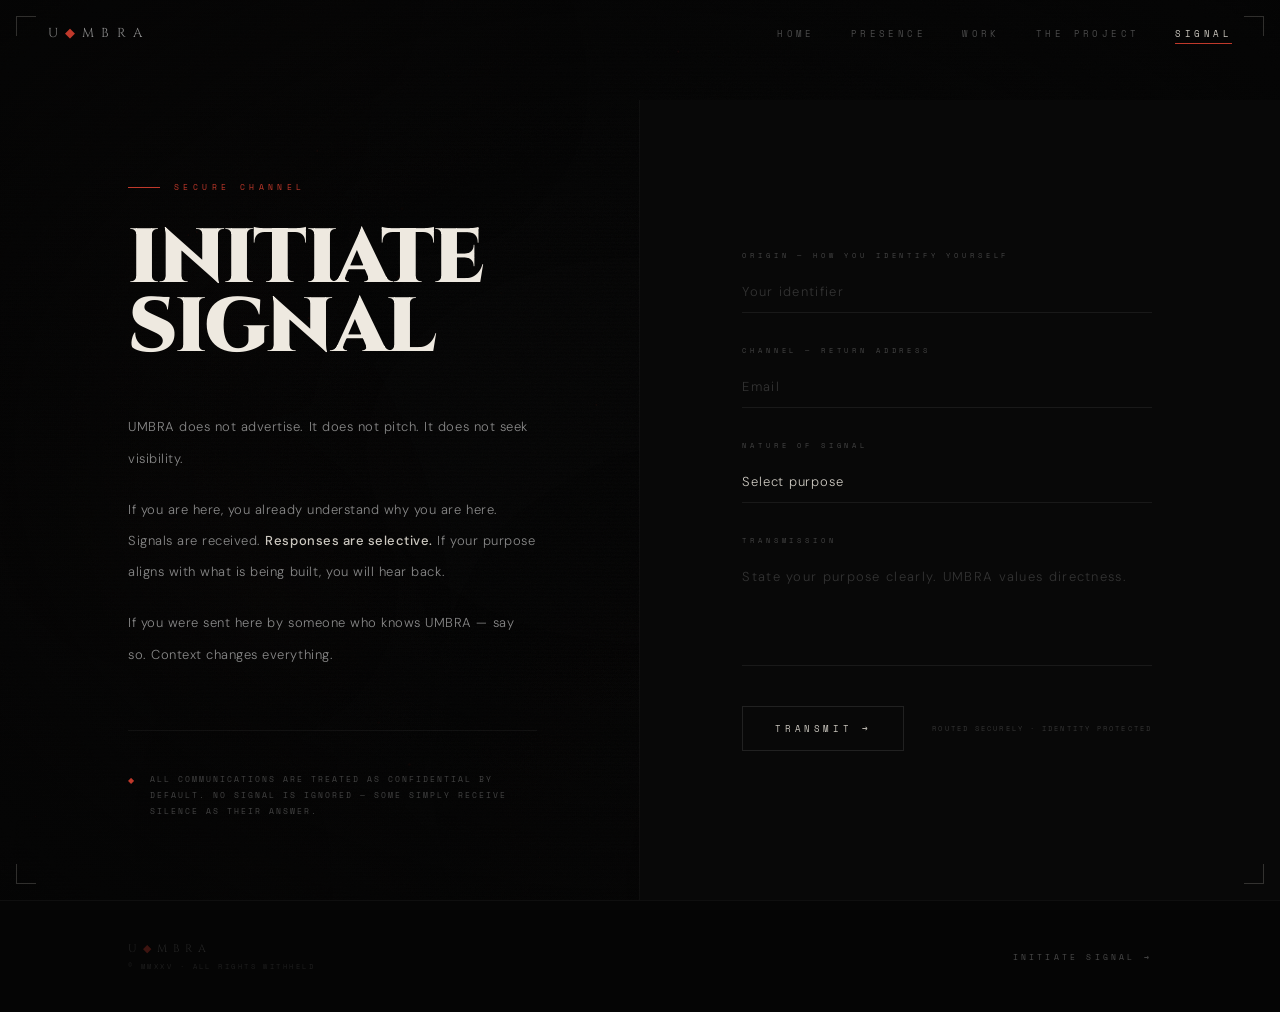
==== commit ad306b24: "Add files via upload" ====
--- a/contact.html
+++ b/contact.html
@@ -143,7 +143,7 @@
 </div>
 
 <div id="footer-slot"></div>
-<script src="assets/js/main.js"></script>
+<script src="assets/js/main.js" defer></script>
 <script>
 var form    = document.getElementById('signalForm');
 var confirm = document.getElementById('formConfirm');
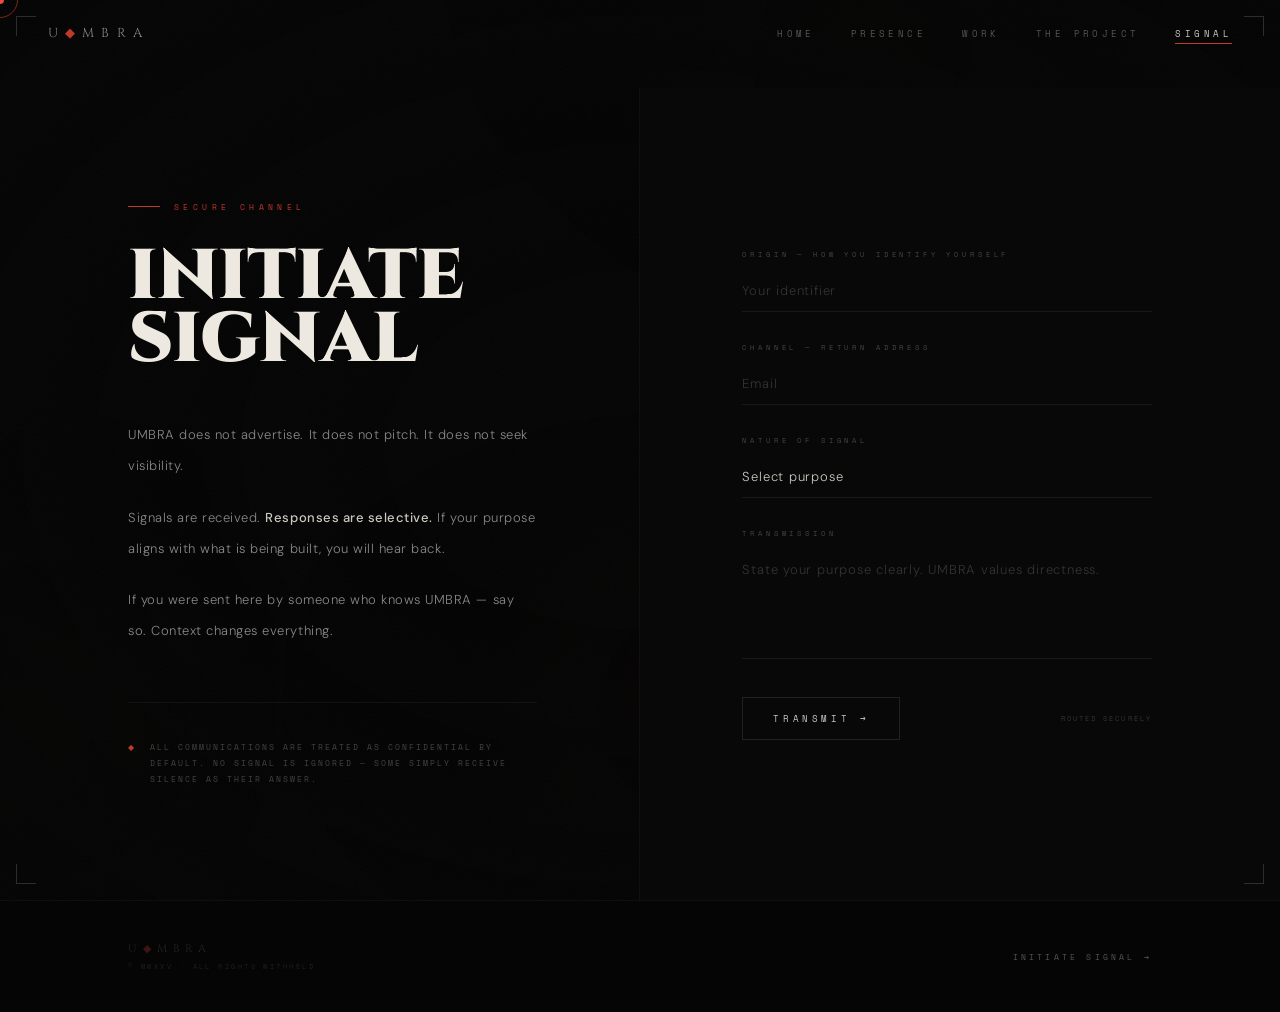
==== commit 8f50987f: "Add files via upload" ====
--- a/contact.html
+++ b/contact.html
@@ -5,109 +5,57 @@
 <meta name="viewport" content="width=device-width, initial-scale=1.0">
 <title>UMBRA · Signal</title>
 <link rel="preconnect" href="https://fonts.googleapis.com">
-<link href="https://fonts.googleapis.com/css2?family=Bebas+Neue&family=DM+Sans:wght@300;400;500&family=Cinzel:wght@900&family=Space+Mono:wght@400;700&display=swap" rel="stylesheet">
+<link href="https://fonts.googleapis.com/css2?family=Bebas+Neue&family=DM+Sans:wght@300;400;500&family=Cinzel:wght@400;700;900&family=Space+Mono:wght@400;700&display=swap" rel="stylesheet">
 <link rel="stylesheet" href="assets/css/main.css">
-<style>
-.contact-wrap{min-height:100vh;display:grid;grid-template-columns:1fr 1fr;padding-top:100px}
-.contact-left{padding:80px 8vw 80px 10vw;border-right:1px solid rgba(255,255,255,.04);display:flex;flex-direction:column;justify-content:center}
-.contact-right{padding:80px 10vw 80px 8vw;display:flex;flex-direction:column;justify-content:center;background:#080808}
-.cl-tag{font-family:'Space Mono',monospace;font-size:8px;letter-spacing:.55em;text-transform:uppercase;color:#c0392b;margin-bottom:32px;display:flex;align-items:center;gap:14px}
-.cl-tag::before{content:'';width:32px;height:1px;background:#c0392b}
-.cl-title{font-family:'Cinzel',serif;font-size:clamp(36px,6vw,80px);font-weight:900;line-height:.9;letter-spacing:-.02em;color:#eee9e0;text-transform:uppercase;margin-bottom:48px}
-.cl-body p{font-size:13px;line-height:2.4;color:#888;font-weight:300;letter-spacing:.04em;margin-bottom:20px}
-.cl-body p strong{color:#ccc8c0;font-weight:500}
-.cl-rule{margin:40px 0;height:1px;background:rgba(255,255,255,.05)}
-.cl-note{display:flex;align-items:flex-start;gap:14px;font-family:'Space Mono',monospace;font-size:8px;letter-spacing:.25em;line-height:2;color:#444;text-transform:uppercase}
-.cl-note em{color:#c0392b;font-style:normal;flex-shrink:0;margin-top:1px}
-
-.signal-form{display:flex;flex-direction:column;gap:0}
-.form-group{display:flex;flex-direction:column;gap:10px;margin-bottom:32px}
-.form-group label{font-family:'Space Mono',monospace;font-size:7px;letter-spacing:.55em;text-transform:uppercase;color:#444}
-.form-group input,
-.form-group textarea,
-.form-group select{
-  background:transparent;border:none;border-bottom:1px solid rgba(255,255,255,.07);
-  color:#ccc8c0;font-family:'DM Sans',sans-serif;font-size:13px;font-weight:300;
-  letter-spacing:.06em;padding:12px 0;transition:border-color .3s;outline:none;
-  resize:none;-webkit-appearance:none;appearance:none;border-radius:0;
-}
-.form-group input:focus,
-.form-group textarea:focus,
-.form-group select:focus{border-color:#c0392b}
-.form-group input::placeholder,
-.form-group textarea::placeholder{color:#333;letter-spacing:.1em}
-.form-group select option{background:#0a0a0a;color:#ccc8c0}
-.submit-row{display:flex;align-items:center;justify-content:space-between;margin-top:8px}
-.submit-btn{
-  font-family:'Space Mono',monospace;font-size:9px;letter-spacing:.4em;
-  text-transform:uppercase;color:#ccc8c0;padding:15px 32px;
-  border:1px solid rgba(255,255,255,.1);
-  position:relative;overflow:hidden;transition:border-color .4s;cursor:none;
-  background:none;
-}
-.submit-btn::before{content:'';position:absolute;inset:0;background:#c0392b;transform:scaleX(0);transform-origin:left;transition:transform .5s cubic-bezier(.76,0,.24,1);z-index:-1}
-.submit-btn:hover{border-color:#c0392b}
-.submit-btn:hover::before{transform:scaleX(1)}
-.submit-note{font-family:'Space Mono',monospace;font-size:7px;letter-spacing:.3em;color:#333;text-transform:uppercase}
-
-/* sending state */
-.submit-btn.sending{opacity:.6;pointer-events:none}
-.form-error{font-family:'Space Mono',monospace;font-size:8px;letter-spacing:.3em;color:#c0392b;text-transform:uppercase;margin-top:16px;display:none}
-.form-error.show{display:block}
-
-.form-confirm{display:none;text-align:center;padding:60px 0}
-.form-confirm.show{display:block}
-.fc-icon{font-family:'Bebas Neue',sans-serif;font-size:60px;color:#c0392b;line-height:1;margin-bottom:24px}
-.fc-title{font-family:'Cinzel',serif;font-size:20px;letter-spacing:.3em;color:#ccc8c0;text-transform:uppercase;margin-bottom:16px}
-.fc-text{font-size:12px;line-height:2.3;color:#888;font-weight:300;letter-spacing:.06em}
-
-@media(max-width:900px){
-  .contact-wrap{grid-template-columns:1fr;padding-top:80px}
-  .contact-left{padding:60px 24px;border-right:none;border-bottom:1px solid rgba(255,255,255,.04)}
-  .contact-right{padding:60px 24px}
-}
-</style>
 </head>
 <body>
-<div id="header-slot"></div>
-<div class="contact-wrap">
+<canvas id="fx-liquid"></canvas><canvas id="fx-particles"></canvas>
+<div id="fx-vignette"></div><div id="fx-noise"></div>
+<div class="umbra-corner tl"></div><div class="umbra-corner tr"></div>
+<div class="umbra-corner bl"></div><div class="umbra-corner br"></div>
+<div id="umbra-cur"></div><div id="umbra-ring"></div>
+<div id="page-wipe"></div>
+
+<header id="site-header">
+  <a href="index.html" class="logo">U<b>◆</b>MBRA</a>
+  <button class="nav-toggle" id="nav-toggle"><span></span><span></span><span></span></button>
+  <nav id="site-nav">
+    <a href="index.html">Home</a><a href="presence.html">Presence</a>
+    <a href="work.html">Work</a><a href="project.html">The Project</a>
+    <a href="contact.html" class="active">Signal</a>
+  </nav>
+</header>
+
+<div class="contact-layout">
   <div class="contact-left">
-    <div class="cl-tag sr">Secure Channel</div>
-    <h1 class="cl-title sr sr-d1">INITIATE<br>SIGNAL</h1>
-    <div class="cl-body sr sr-d2">
+    <div class="contact-eyebrow reveal">Secure Channel</div>
+    <h1 class="contact-title reveal d1">INITIATE<br>SIGNAL</h1>
+    <div class="contact-body reveal d2">
       <p>UMBRA does not advertise. It does not pitch. It does not seek visibility.</p>
-      <p>If you are here, you already understand why you are here. Signals are received. <strong>Responses are selective.</strong> If your purpose aligns with what is being built, you will hear back.</p>
+      <p>Signals are received. <strong>Responses are selective.</strong> If your purpose aligns with what is being built, you will hear back.</p>
       <p>If you were sent here by someone who knows UMBRA — say so. Context changes everything.</p>
     </div>
-    <div class="cl-rule sr sr-d3"></div>
-    <div class="cl-note sr sr-d3">
-      <em>◆</em>
+    <div class="contact-rule reveal d3"></div>
+    <div class="contact-note reveal d3">
+      <span class="contact-note-icon">◆</span>
       All communications are treated as confidential by default. No signal is ignored — some simply receive silence as their answer.
     </div>
   </div>
 
   <div class="contact-right">
-    <!-- Formspree endpoint — replace YOUR_FORM_ID below -->
-    <form
-      class="signal-form"
-      id="signalForm"
-      action="https://formspree.io/f/YOUR_FORM_ID"
-      method="POST"
-    >
-      <!-- Hidden honeypot to block bots -->
+    <form class="signal-form" id="signal-form" action="https://formspree.io/f/YOUR_FORM_ID" method="POST">
       <input type="text" name="_gotcha" style="display:none">
-      <!-- Tell Formspree not to redirect -->
-      <input type="hidden" name="_subject" value="New signal from UMBRA site">
+      <input type="hidden" name="_subject" value="New signal — UMBRA">
 
-      <div class="form-group sr">
+      <div class="field reveal">
         <label>Origin — How you identify yourself</label>
         <input type="text" name="name" placeholder="Your identifier" required>
       </div>
-      <div class="form-group sr sr-d1">
+      <div class="field reveal d1">
         <label>Channel — Return address</label>
         <input type="email" name="email" placeholder="Email" required>
       </div>
-      <div class="form-group sr sr-d1">
+      <div class="field reveal d1">
         <label>Nature of Signal</label>
         <select name="type">
           <option value="">Select purpose</option>
@@ -119,71 +67,28 @@
           <option value="other">Other</option>
         </select>
       </div>
-      <div class="form-group sr sr-d2">
+      <div class="field reveal d2">
         <label>Transmission</label>
         <textarea name="message" rows="5" placeholder="State your purpose clearly. UMBRA values directness."></textarea>
       </div>
-      <div class="submit-row sr sr-d3">
-        <button type="submit" class="submit-btn" id="submitBtn">Transmit →</button>
-        <div class="submit-note">Routed securely · Identity protected</div>
+      <div class="form-footer reveal d3">
+        <button type="submit" class="form-submit" id="submit-btn">Transmit →</button>
+        <div class="form-secure">Routed securely</div>
       </div>
-      <div class="form-error" id="formError">Transmission failed. Try again or signal directly.</div>
+      <div class="form-error" id="form-error">Transmission failed. Try again.</div>
     </form>
-
-    <div class="form-confirm" id="formConfirm">
-      <div class="fc-icon">◆</div>
-      <div class="fc-title">Signal Received</div>
-      <div class="fc-text">
-        Your transmission has been logged.<br>
-        UMBRA will respond through appropriate channels<br>
-        if alignment exists.
-      </div>
+    <div class="form-confirm" id="form-confirm">
+      <div class="confirm-icon">◆</div>
+      <div class="confirm-title">Signal Received</div>
+      <div class="confirm-text">Your transmission has been logged.<br>UMBRA will respond through appropriate channels<br>if alignment exists.</div>
     </div>
   </div>
 </div>
 
-<div id="footer-slot"></div>
-<script src="assets/js/main.js" defer></script>
-<script>
-var form    = document.getElementById('signalForm');
-var confirm = document.getElementById('formConfirm');
-var errMsg  = document.getElementById('formError');
-var btn     = document.getElementById('submitBtn');
-
-if (form) {
-  form.addEventListener('submit', function(e) {
-    e.preventDefault();
-    btn.classList.add('sending');
-    btn.textContent = 'Transmitting...';
-    errMsg.classList.remove('show');
-
-    var data = new FormData(form);
-
-    fetch(form.action, {
-      method: 'POST',
-      body: data,
-      headers: { 'Accept': 'application/json' }
-    })
-    .then(function(res) {
-      if (res.ok) {
-        form.style.transition = 'opacity .4s';
-        form.style.opacity = '0';
-        setTimeout(function() {
-          form.style.display = 'none';
-          confirm.classList.add('show');
-        }, 400);
-      } else {
-        throw new Error('Server error');
-      }
-    })
-    .catch(function() {
-      btn.classList.remove('sending');
-      btn.textContent = 'Transmit →';
-      errMsg.classList.add('show');
-    });
-  });
-}
-</script>
-<canvas id="particles"></canvas>
+<footer id="site-footer">
+  <div><div class="footer-logo">U<b>◆</b>MBRA</div><div class="footer-copy">© MMXXV · All rights withheld</div></div>
+  <a href="contact.html" class="footer-link">Initiate Signal →</a>
+</footer>
+<script src="assets/js/main.js"></script>
 </body>
 </html>
--- a/assets/css/main.css
+++ b/assets/css/main.css
@@ -1,377 +1,968 @@
-@import url('https://fonts.googleapis.com/css2?family=Bebas+Neue&family=DM+Sans:ital,wght@0,300;0,400;0,500;1,300&family=Cinzel:wght@400;700;900&family=Space+Mono:wght@400;700&display=swap');
-
-/* ── TOKENS ── */
-:root{
-  --void:#050505;
-  --obsidian:#080808;
-  --ash:#111;
-  --ember:#c0392b;
-  --ember2:#e74c3c;
-  --bone:#ccc8c0;
-  --chalk:#eee9e0;
-  --smoke:#4a4a4a;
-  --ghost:#888;
-  --mono:'Space Mono',monospace;
-  --serif:'Cinzel',serif;
-  --display:'Bebas Neue',sans-serif;
-  --sans:'DM Sans',sans-serif;
-}
-
-/* ── RESET ── */
-*,*::before,*::after{box-sizing:border-box;margin:0;padding:0}
-html{scroll-behavior:smooth;overflow-x:hidden}
-body{background:var(--void);color:var(--bone);font-family:var(--sans);overflow-x:hidden;cursor:none}
-a{color:inherit;text-decoration:none}
-button{background:none;border:none;cursor:none;font-family:inherit}
-img,svg,canvas{display:block}
-::-webkit-scrollbar{width:2px}
-::-webkit-scrollbar-track{background:var(--void)}
-::-webkit-scrollbar-thumb{background:var(--ember)}
-::selection{background:var(--ember);color:var(--chalk)}
-
-/* ── CURSOR ── */
-#cur{width:8px;height:8px;background:var(--ember);border-radius:50%;position:fixed;top:0;left:0;pointer-events:none;z-index:9999;transform:translate(-50%,-50%);mix-blend-mode:exclusion;transition:width .2s,height .2s,opacity .3s;opacity:0}
-#cur-r{width:36px;height:36px;border:1px solid rgba(192,57,43,.35);border-radius:50%;position:fixed;top:0;left:0;pointer-events:none;z-index:9998;transform:translate(-50%,-50%);transition:width .25s,height .25s,border-color .25s,opacity .3s;opacity:0}
-body.hov #cur{width:14px;height:14px}
-body.hov #cur-r{width:56px;height:56px;border-color:rgba(192,57,43,.15)}
-
-/* ── CORNERS ── */
-.corner{position:fixed;width:20px;height:20px;z-index:901;pointer-events:none;opacity:.22}
-.corner.tl{top:16px;left:16px;border-top:1px solid var(--bone);border-left:1px solid var(--bone)}
-.corner.tr{top:16px;right:16px;border-top:1px solid var(--bone);border-right:1px solid var(--bone)}
-.corner.bl{bottom:16px;left:16px;border-bottom:1px solid var(--bone);border-left:1px solid var(--bone)}
-.corner.br{bottom:16px;right:16px;border-bottom:1px solid var(--bone);border-right:1px solid var(--bone)}
-
-/* ── LIQUID BACKGROUND CANVAS ── */
-#liquid-bg{position:fixed;inset:0;z-index:0;pointer-events:none;opacity:.55}
-
-/* ── NOISE OVERLAY ── */
-body::before{content:'';position:fixed;inset:0;z-index:1;pointer-events:none;opacity:.032;
-  background-image:url("data:image/svg+xml,%3Csvg viewBox='0 0 256 256' xmlns='http://www.w3.org/2000/svg'%3E%3Cfilter id='n'%3E%3CfeTurbulence type='fractalNoise' baseFrequency='0.9' numOctaves='4' stitchTiles='stitch'/%3E%3C/filter%3E%3Crect width='100%25' height='100%25' filter='url(%23n)'/%3E%3C/svg%3E");
-  background-size:200px}
-
-/* ── SCANLINES ── */
-body::after{content:'';position:fixed;inset:0;z-index:2;pointer-events:none;
-  background:repeating-linear-gradient(0deg,transparent,transparent 2px,rgba(0,0,0,.018) 2px,rgba(0,0,0,.018) 4px)}
-
-/* ── VIGNETTE ── */
-#vignette{position:fixed;inset:0;z-index:3;pointer-events:none;
-  background:radial-gradient(ellipse at center,transparent 30%,rgba(5,5,5,.9) 100%)}
-
-/* ── HEADER ── */
-header{position:fixed;top:0;left:0;right:0;z-index:700;display:flex;align-items:center;justify-content:space-between;padding:24px 48px;background:rgba(5,5,5,0);transition:background .5s,border-color .5s;border-bottom:1px solid transparent}
-header.scrolled{background:rgba(5,5,5,.94);backdrop-filter:blur(20px);border-color:rgba(255,255,255,.04)}
-.logo{font-family:var(--serif);font-size:13px;letter-spacing:.55em;color:var(--ghost);text-transform:uppercase;transition:color .3s}
-.logo:hover{color:var(--bone)}
-.logo em{color:var(--ember);font-style:normal}
-nav{display:flex;gap:36px}
-nav a{font-size:9px;letter-spacing:.38em;text-transform:uppercase;color:var(--smoke);transition:color .3s;font-family:var(--mono);position:relative}
-nav a:hover,nav a.active{color:var(--bone)}
-nav a.active::after{content:'';position:absolute;bottom:-4px;left:0;right:0;height:1px;background:var(--ember)}
-.nav-toggle{display:none;flex-direction:column;gap:5px;padding:4px}
-.nav-toggle span{display:block;width:22px;height:1px;background:var(--ghost);transition:all .3s}
-.nav-toggle.open span:nth-child(1){transform:rotate(45deg) translate(4px,4px)}
-.nav-toggle.open span:nth-child(2){opacity:0}
-.nav-toggle.open span:nth-child(3){transform:rotate(-45deg) translate(4px,-4px)}
-
-/* ── MAIN ── */
-main{position:relative;z-index:10;padding-top:100px}
-
-/* ── HERO ── */
-#hero{position:relative;height:100vh;display:flex;align-items:center;justify-content:center;overflow:hidden}
-#smoke-canvas{position:absolute;inset:0;z-index:3}
-#neural-canvas{position:absolute;inset:0;z-index:2;opacity:.4}
-#glow-canvas{position:absolute;inset:0;z-index:1;pointer-events:none}
-#umbra-title{
-  position:absolute;z-index:2;
-  font-family:var(--serif);font-size:clamp(80px,16vw,200px);font-weight:900;
-  letter-spacing:.12em;color:var(--chalk);text-transform:uppercase;
-  user-select:none;text-align:center;
-  -webkit-mask-image:radial-gradient(ellipse 0px 0px at 50% 50%,black 0%,transparent 0%);
-  mask-image:radial-gradient(ellipse 0px 0px at 50% 50%,black 0%,transparent 0%);
-}
-#hero-vignette{position:absolute;inset:0;z-index:4;pointer-events:none;
-  background:radial-gradient(ellipse at center,transparent 25%,rgba(5,5,5,.8) 100%)}
-.hero-ui{position:absolute;z-index:5;inset:0;display:flex;flex-direction:column;align-items:center;justify-content:flex-end;padding-bottom:13vh;pointer-events:none}
-.hero-eyebrow{font-family:var(--mono);font-size:9px;letter-spacing:.55em;text-transform:uppercase;color:rgba(192,57,43,.7);margin-bottom:16px;opacity:0;animation:fadeUp .8s ease 1s forwards}
-.hero-sub{font-size:12px;font-weight:300;line-height:2;color:rgba(136,136,136,.7);letter-spacing:.12em;text-align:center;opacity:0;animation:fadeUp .8s ease 1.3s forwards}
-.hero-hint{position:absolute;bottom:40px;left:50%;transform:translateX(-50%);z-index:5;display:flex;flex-direction:column;align-items:center;gap:10px;opacity:0;animation:fadeUp .8s ease 2s forwards}
-.hint-dot{width:5px;height:5px;border-radius:50%;background:var(--ember);animation:scrollBounce 2s ease-in-out infinite}
-.hint-txt{font-family:var(--mono);font-size:7px;letter-spacing:.45em;color:var(--smoke);text-transform:uppercase}
-@keyframes scrollBounce{0%,100%{transform:translateY(0);opacity:.4}50%{transform:translateY(8px);opacity:1}}
-@keyframes fadeUp{from{opacity:0;transform:translateY(16px)}to{opacity:1;transform:translateY(0)}}
-
-/* ── MARQUEE ── */
-.marquee-section{overflow:hidden;border-top:1px solid rgba(255,255,255,.04);border-bottom:1px solid rgba(255,255,255,.04);padding:18px 0;position:relative;z-index:10}
-.marquee-track{display:flex;gap:52px;animation:marq 26s linear infinite;white-space:nowrap;width:max-content}
-.marquee-track span{font-family:var(--display);font-size:13px;letter-spacing:.32em;color:var(--smoke);flex-shrink:0}
-.marquee-track em{color:var(--ember);font-style:normal}
-@keyframes marq{to{transform:translateX(-50%)}}
-
-/* ── SPLIT SECTIONS (slide apart on scroll) ── */
-.split-section{position:relative;z-index:10;overflow:hidden}
-.split-left,.split-right{transition:transform 1.1s cubic-bezier(.76,0,.24,1),opacity 1s ease}
-.split-left{transform:translateX(-60px);opacity:0}
-.split-right{transform:translateX(60px);opacity:0}
-.split-section.vis .split-left,
-.split-section.vis .split-right{transform:translateX(0);opacity:1}
-.split-right{transition-delay:.12s}
-
-/* ── DOCTRINE ── */
-.section-doctrine{padding:140px 10vw;display:grid;grid-template-columns:1fr 1fr;gap:100px;align-items:center}
-.doctrine-label{font-family:var(--mono);font-size:8px;letter-spacing:.55em;text-transform:uppercase;color:var(--ember);margin-bottom:24px}
-.doctrine-heading{font-family:var(--serif);font-size:clamp(30px,4vw,52px);font-weight:900;line-height:1.05;letter-spacing:-.01em;color:var(--chalk);text-transform:uppercase}
-.reveal-word{display:inline-block;overflow:hidden;vertical-align:bottom}
-.reveal-word span{display:inline-block;transform:translateY(105%);transition:transform .8s cubic-bezier(.76,0,.24,1)}
-.reveal-word.visible span{transform:translateY(0)}
-.doctrine-right p{font-size:13px;line-height:2.3;color:var(--ghost);font-weight:300;letter-spacing:.04em;margin-bottom:24px}
-.doctrine-right p strong{color:var(--bone);font-weight:500}
-
-/* ── PILLARS ── */
-.section-pillars{padding:0 10vw 140px;position:relative;z-index:10}
-.pillars-header{display:flex;align-items:center;gap:24px;margin-bottom:64px}
-.pillars-label{font-family:var(--mono);font-size:8px;letter-spacing:.55em;text-transform:uppercase;color:var(--ember);white-space:nowrap}
-.pillars-line{flex:1;height:1px;background:rgba(255,255,255,.05)}
-.pillars-grid{display:grid;grid-template-columns:repeat(3,1fr);gap:1px;background:rgba(255,255,255,.04)}
-.pillar{background:var(--void);padding:52px 40px;position:relative;overflow:hidden;transition:background .5s}
-.pillar::before{content:'';position:absolute;inset:0;background:linear-gradient(135deg,rgba(192,57,43,.05) 0%,transparent 60%);opacity:0;transition:opacity .5s}
-.pillar:hover{background:#0a0a0a}
-.pillar:hover::before{opacity:1}
-.pillar-num{font-family:var(--display);font-size:80px;color:rgba(192,57,43,.1);line-height:1;margin-bottom:24px;transition:color .4s}
-.pillar:hover .pillar-num{color:rgba(192,57,43,.22)}
-.pillar-title{font-family:var(--serif);font-size:14px;letter-spacing:.2em;color:var(--bone);text-transform:uppercase;margin-bottom:16px}
-.pillar-text{font-size:12px;line-height:2.1;color:var(--ghost);font-weight:300;letter-spacing:.03em}
-.pillar-bar{height:1px;background:rgba(192,57,43,0);margin-top:32px;transition:background .5s}
-.pillar:hover .pillar-bar{background:rgba(192,57,43,.4)}
-
-/* ── STAT COUNTERS ── */
-.stats-row{display:grid;grid-template-columns:repeat(3,1fr);gap:1px;background:rgba(255,255,255,.04);position:relative;z-index:10;margin:0 0 2px}
-.stat-cell{background:var(--obsidian);padding:60px 40px;text-align:center;position:relative;overflow:hidden}
-.stat-cell::after{content:'';position:absolute;bottom:0;left:50%;transform:translateX(-50%);width:0;height:1px;background:var(--ember);transition:width .6s ease}
-.stat-cell.vis::after{width:60%}
-.stat-num{font-family:var(--display);font-size:clamp(48px,7vw,88px);color:var(--chalk);line-height:1;margin-bottom:12px;letter-spacing:-.02em}
-.stat-num .stat-suffix{font-size:.5em;color:var(--ember);vertical-align:super}
-.stat-label{font-family:var(--mono);font-size:8px;letter-spacing:.5em;text-transform:uppercase;color:var(--smoke)}
-
-/* ── TYPED ── */
-.section-type{padding:140px 10vw;background:var(--obsidian);border-top:1px solid rgba(255,255,255,.04);border-bottom:1px solid rgba(255,255,255,.04);text-align:center;position:relative;z-index:10}
-.type-label{font-family:var(--mono);font-size:8px;letter-spacing:.55em;text-transform:uppercase;color:var(--ember);margin-bottom:40px}
-.type-statement{font-family:var(--serif);font-size:clamp(18px,3.2vw,44px);font-weight:900;line-height:1.4;letter-spacing:.04em;color:var(--chalk);max-width:880px;margin:0 auto}
-#typed-text{border-right:2px solid var(--ember);padding-right:4px;animation:blink .8s infinite}
-@keyframes blink{0%,100%{border-color:var(--ember)}50%{border-color:transparent}}
-
-/* ── WORK PREVIEW ── */
-.section-work{padding:140px 10vw;position:relative;z-index:10}
-.work-header{display:flex;align-items:flex-end;justify-content:space-between;margin-bottom:60px}
-.work-label{font-family:var(--mono);font-size:8px;letter-spacing:.55em;text-transform:uppercase;color:var(--ember)}
-.work-see-all{font-family:var(--mono);font-size:8px;letter-spacing:.35em;color:var(--smoke);text-transform:uppercase;transition:color .3s}
-.work-see-all:hover{color:var(--ember)}
-.work-grid{display:grid;grid-template-columns:repeat(3,1fr);gap:2px}
-.work-item{position:relative;overflow:hidden;aspect-ratio:3/4;background:#111;display:block}
-.work-item:first-child{grid-row:span 2;aspect-ratio:auto}
-.work-svg{width:100%;height:100%;filter:brightness(.45) saturate(.1);transition:filter .7s,transform .9s cubic-bezier(.25,.46,.45,.94)}
-.work-item:hover .work-svg{filter:brightness(.25) saturate(0);transform:scale(1.06)}
-.work-overlay{position:absolute;inset:0;padding:32px;display:flex;flex-direction:column;justify-content:flex-end;opacity:0;transition:opacity .45s;background:linear-gradient(to top,rgba(5,5,5,.8) 0%,transparent 60%)}
-.work-item:hover .work-overlay{opacity:1}
-.work-num{font-family:var(--display);font-size:80px;color:rgba(192,57,43,.12);position:absolute;top:20px;right:20px;line-height:1}
-.work-title{font-family:var(--serif);font-size:13px;letter-spacing:.18em;color:var(--chalk);text-transform:uppercase;margin-bottom:6px}
-.work-meta{font-family:var(--mono);font-size:8px;letter-spacing:.35em;color:var(--ember);text-transform:uppercase}
-
-/* ── CTA ── */
-.section-signal{padding:160px 10vw;text-align:center;background:radial-gradient(ellipse at center,rgba(192,57,43,.06) 0%,transparent 70%);border-top:1px solid rgba(255,255,255,.04);position:relative;z-index:10}
-.signal-label{font-family:var(--mono);font-size:8px;letter-spacing:.55em;text-transform:uppercase;color:var(--smoke);margin-bottom:32px}
-.signal-divider{width:1px;height:60px;background:linear-gradient(to bottom,transparent,var(--ember),transparent);margin:0 auto 48px}
-.signal-heading{font-family:var(--serif);font-size:clamp(32px,5.5vw,76px);font-weight:900;letter-spacing:-.01em;color:var(--chalk);text-transform:uppercase;margin-bottom:24px;line-height:1.05}
-.signal-sub{font-size:13px;font-weight:300;color:var(--ghost);letter-spacing:.08em;margin-bottom:52px}
-
-/* ── BUTTONS ── */
-.btn-primary{display:inline-flex;align-items:center;gap:12px;font-family:var(--mono);font-size:9px;letter-spacing:.4em;text-transform:uppercase;color:var(--chalk);padding:16px 36px;border:1px solid rgba(255,255,255,.15);position:relative;overflow:hidden;transition:border-color .4s,color .4s}
-.btn-primary::before{content:'';position:absolute;inset:0;background:var(--ember);transform:scaleX(0);transform-origin:left;transition:transform .5s cubic-bezier(.76,0,.24,1);z-index:-1}
-.btn-primary:hover{border-color:var(--ember)}
-.btn-primary:hover::before{transform:scaleX(1)}
-
-/* ── FOOTER ── */
-footer{border-top:1px solid rgba(255,255,255,.04);padding:40px 10vw;display:flex;justify-content:space-between;align-items:center;background:var(--void);position:relative;z-index:10}
-.footer-logo{font-family:var(--serif);font-size:11px;letter-spacing:.55em;color:rgba(255,255,255,.12);text-transform:uppercase;margin-bottom:5px}
-.footer-logo em{color:rgba(192,57,43,.3);font-style:normal}
-.footer-copy{font-family:var(--mono);font-size:7px;letter-spacing:.35em;color:rgba(255,255,255,.1);text-transform:uppercase}
-.footer-signal{font-family:var(--mono);font-size:8px;letter-spacing:.4em;color:var(--smoke);text-transform:uppercase;transition:color .3s}
-.footer-signal:hover{color:var(--ember)}
-
-/* ── PARTICLES ── */
-#particles{position:fixed;inset:0;z-index:4;pointer-events:none;opacity:.18}
-
-/* ── SCRAMBLE TEXT ── */
-.scramble{display:inline-block}
-
-/* ── SCROLL REVEAL (generic) ── */
-.sr{opacity:0;transform:translateY(28px);transition:opacity .9s ease,transform .9s ease}
-.sr.vis{opacity:1;transform:translateY(0)}
-.sr-d1{transition-delay:.1s}.sr-d2{transition-delay:.2s}.sr-d3{transition-delay:.3s}
-
-/* PAGE HERO shared */
-.page-hero{min-height:60vh;display:flex;align-items:flex-end;padding:160px 10vw 80px;border-bottom:1px solid rgba(255,255,255,.04);position:relative;overflow:hidden;z-index:10}
-.page-hero-bg{position:absolute;font-family:var(--display);font-size:clamp(100px,20vw,260px);color:rgba(255,255,255,.015);letter-spacing:-.02em;right:-2vw;bottom:-2vw;user-select:none;pointer-events:none;line-height:1}
-.page-hero-content{position:relative;z-index:2}
-.ph-tag{font-family:var(--mono);font-size:8px;letter-spacing:.55em;text-transform:uppercase;color:var(--ember);margin-bottom:28px;display:flex;align-items:center;gap:14px}
-.ph-tag::before{content:'';width:32px;height:1px;background:var(--ember)}
-.ph-title{font-family:var(--serif);font-size:clamp(48px,9vw,110px);font-weight:900;line-height:.9;letter-spacing:-.02em;color:var(--chalk);text-transform:uppercase}
-
-/* PRESENCE */
-.bio-section{padding:120px 10vw;display:grid;grid-template-columns:1fr 1.8fr;gap:100px;align-items:start;position:relative;z-index:10}
-.bio-left{position:sticky;top:140px}
-.bio-label{font-family:var(--mono);font-size:8px;letter-spacing:.55em;text-transform:uppercase;color:var(--ember);margin-bottom:20px}
-.bio-quote{font-family:var(--serif);font-size:15px;font-weight:400;font-style:italic;line-height:1.9;color:rgba(200,196,188,.4);border-left:1px solid var(--ember);padding-left:24px}
-.bio-p{font-size:14px;line-height:2.4;color:var(--ghost);font-weight:300;letter-spacing:.04em;margin-bottom:28px}
-.bio-p strong{color:var(--bone);font-weight:500}
-.principles-section{padding:0 10vw 120px;position:relative;z-index:10}
-.section-header{display:flex;align-items:center;gap:24px;margin-bottom:64px}
-.section-header-label{font-family:var(--mono);font-size:8px;letter-spacing:.55em;text-transform:uppercase;color:var(--ember);white-space:nowrap}
-.section-header-line{flex:1;height:1px;background:rgba(255,255,255,.05)}
-.principle-item{display:grid;grid-template-columns:80px 1fr;gap:40px;padding:44px 0;border-bottom:1px solid rgba(255,255,255,.04);align-items:start}
-.principle-item:first-child{border-top:1px solid rgba(255,255,255,.04)}
-.p-num{font-family:var(--serif);font-size:11px;letter-spacing:.3em;color:var(--ember);padding-top:3px}
-.p-title{font-family:var(--serif);font-size:15px;letter-spacing:.18em;color:var(--bone);text-transform:uppercase;margin-bottom:14px}
-.p-text{font-size:13px;line-height:2.2;color:var(--ghost);font-weight:300;letter-spacing:.04em}
-.domains-section{padding:0 10vw 160px;background:var(--obsidian);border-top:1px solid rgba(255,255,255,.04);position:relative;z-index:10}
-.domains-section .section-header{padding-top:120px}
-.domain-grid{display:grid;grid-template-columns:repeat(3,1fr);gap:1px;background:rgba(255,255,255,.04)}
-.domain-card{background:var(--void);padding:48px 36px;position:relative;overflow:hidden;transition:background .4s}
-.domain-card::after{content:'';position:absolute;bottom:0;left:0;width:0;height:1px;background:var(--ember);transition:width .5s cubic-bezier(.76,0,.24,1)}
-.domain-card:hover{background:#0a0a0a}
-.domain-card:hover::after{width:100%}
-.d-icon{font-family:var(--display);font-size:52px;color:rgba(192,57,43,.15);line-height:1;margin-bottom:24px;transition:color .4s}
-.domain-card:hover .d-icon{color:rgba(192,57,43,.28)}
-.d-title{font-family:var(--serif);font-size:13px;letter-spacing:.2em;color:var(--bone);text-transform:uppercase;margin-bottom:14px}
-.d-text{font-size:12px;line-height:2.1;color:var(--ghost);font-weight:300;letter-spacing:.03em}
-.d-tag{font-family:var(--mono);font-size:7px;letter-spacing:.4em;text-transform:uppercase;color:var(--ember);margin-top:24px;opacity:.7}
-
-/* WORK PAGE */
-.work-hero{min-height:55vh;display:flex;align-items:flex-end;padding:160px 10vw 80px;border-bottom:1px solid rgba(255,255,255,.04);position:relative;overflow:hidden;z-index:10}
-.work-hero-bg{position:absolute;font-family:var(--display);font-size:clamp(100px,20vw,260px);color:rgba(255,255,255,.015);letter-spacing:-.02em;right:-2vw;bottom:-2vw;user-select:none;pointer-events:none;line-height:1}
-.wh-tag{font-family:var(--mono);font-size:8px;letter-spacing:.55em;text-transform:uppercase;color:var(--ember);margin-bottom:28px;display:flex;align-items:center;gap:14px}
-.wh-tag::before{content:'';width:32px;height:1px;background:var(--ember)}
-.wh-title{font-family:var(--serif);font-size:clamp(48px,9vw,110px);font-weight:900;line-height:.9;letter-spacing:-.02em;color:var(--chalk);text-transform:uppercase}
-.wh-sub{font-family:var(--mono);font-size:8px;letter-spacing:.4em;color:var(--smoke);text-transform:uppercase;margin-top:20px}
-.coming-banner{margin:80px 10vw 0;padding:32px 40px;border:1px solid rgba(192,57,43,.2);background:rgba(192,57,43,.03);display:flex;align-items:center;gap:24px;position:relative;z-index:10}
-.cb-dot{width:6px;height:6px;border-radius:50%;background:var(--ember);animation:pulse 2s ease-in-out infinite;flex-shrink:0}
-@keyframes pulse{0%,100%{opacity:.4;transform:scale(1)}50%{opacity:1;transform:scale(1.3)}}
-.cb-text{font-family:var(--mono);font-size:9px;letter-spacing:.35em;text-transform:uppercase;color:var(--ghost)}
-.cb-text strong{color:var(--bone);font-weight:700}
-.filter-row{padding:60px 10vw 48px;display:flex;gap:4px;flex-wrap:wrap;position:relative;z-index:10}
-.filter-btn{font-family:var(--mono);font-size:8px;letter-spacing:.35em;text-transform:uppercase;color:var(--smoke);padding:9px 20px;border:1px solid rgba(255,255,255,.05);transition:all .3s;cursor:none}
-.filter-btn.active{color:var(--ember);border-color:rgba(192,57,43,.35)}
-.filter-btn:hover:not(.active){color:var(--bone);border-color:rgba(255,255,255,.12)}
-.work-grid-section{padding:0 10vw 160px;position:relative;z-index:10}
-.work-grid-full{display:grid;grid-template-columns:repeat(2,1fr);gap:2px}
-.work-card{position:relative;overflow:hidden;display:flex;flex-direction:column;cursor:none;transition:opacity .4s}
-.work-card.hidden{display:none}
-.wc-visual{aspect-ratio:16/9;position:relative;overflow:hidden;background:#0d0d0d}
-.wc-svg{width:100%;height:100%;transition:transform .8s cubic-bezier(.25,.46,.45,.94),filter .6s}
-.work-card:hover .wc-svg{transform:scale(1.04);filter:brightness(.3)}
-.wc-hover{position:absolute;inset:0;padding:36px;display:flex;flex-direction:column;justify-content:center;align-items:center;opacity:0;transition:opacity .4s;text-align:center}
-.work-card:hover .wc-hover{opacity:1}
-.wc-coming{font-family:var(--mono);font-size:8px;letter-spacing:.45em;text-transform:uppercase;color:var(--ember);margin-bottom:12px}
-.wc-launch{font-family:var(--sans);font-size:12px;color:rgba(200,196,188,.5);font-weight:300;letter-spacing:.08em}
-.wc-badge{position:absolute;top:20px;right:20px;z-index:2;font-family:var(--mono);font-size:7px;letter-spacing:.4em;text-transform:uppercase;padding:5px 12px;border:1px solid rgba(192,57,43,.3);color:var(--ember);background:rgba(5,5,5,.8)}
-.wc-info{padding:28px 32px;background:var(--ash);border:1px solid rgba(255,255,255,.03);border-top:none;flex:1}
-.wc-cat{font-family:var(--mono);font-size:7px;letter-spacing:.45em;color:var(--ember);text-transform:uppercase;margin-bottom:10px}
-.wc-title{font-family:var(--serif);font-size:16px;letter-spacing:.15em;color:var(--bone);text-transform:uppercase;margin-bottom:10px}
-.wc-desc{font-size:12px;line-height:2.1;color:var(--ghost);font-weight:300;letter-spacing:.03em;margin-bottom:20px}
-.wc-meta{display:flex;align-items:center;justify-content:space-between;padding-top:16px;border-top:1px solid rgba(255,255,255,.04)}
-.wc-status{font-family:var(--mono);font-size:7px;letter-spacing:.4em;text-transform:uppercase}
-.wc-status.classified{color:var(--smoke)}
-.wc-date{font-family:var(--mono);font-size:7px;letter-spacing:.3em;color:#444;text-transform:uppercase}
-.work-card.featured{grid-column:1/-1}
-.work-card.featured .wc-visual{aspect-ratio:21/9}
-
-/* PROJECT PAGE */
-.proj-hero{min-height:100vh;display:flex;flex-direction:column;align-items:center;justify-content:center;text-align:center;padding:120px 10vw;position:relative;overflow:hidden;z-index:10}
-#proj-canvas{position:absolute;inset:0;z-index:1;pointer-events:none}
-.proj-hero-content{position:relative;z-index:2}
-.proj-tag{font-family:var(--mono);font-size:8px;letter-spacing:.55em;text-transform:uppercase;color:var(--ember);margin-bottom:36px;opacity:0;animation:fadeUp .8s ease .4s forwards}
-.proj-title{font-family:var(--serif);font-size:clamp(52px,11vw,140px);font-weight:900;line-height:.88;letter-spacing:-.02em;color:var(--chalk);text-transform:uppercase;opacity:0;animation:fadeUp 1s ease .7s forwards}
-.proj-title .bracket{color:rgba(192,57,43,.5)}
-.proj-divider{width:1px;height:80px;background:linear-gradient(to bottom,transparent,rgba(192,57,43,.5),transparent);margin:48px auto;opacity:0;animation:fadeUp .8s ease 1s forwards}
-.proj-lead{font-family:var(--sans);font-size:clamp(16px,2vw,22px);font-weight:300;line-height:1.9;color:var(--ghost);letter-spacing:.06em;max-width:600px;margin:0 auto;opacity:0;animation:fadeUp .8s ease 1.2s forwards}
-.status-section{padding:0 10vw 120px;position:relative;z-index:10}
-.status-grid{display:grid;grid-template-columns:repeat(4,1fr);gap:1px;background:rgba(255,255,255,.04);margin-bottom:80px}
-.status-cell{background:var(--void);padding:40px 28px;text-align:center}
-.sc-label{font-family:var(--mono);font-size:7px;letter-spacing:.5em;text-transform:uppercase;color:#444;margin-bottom:14px}
-.sc-value{font-family:var(--serif);font-size:13px;letter-spacing:.15em;color:var(--bone);text-transform:uppercase;line-height:1.4}
-.sc-value.red{color:var(--ember)}
-.proj-body{padding:120px 10vw;display:grid;grid-template-columns:1fr 1.6fr;gap:100px;align-items:start;position:relative;z-index:10}
-.pb-sticky{position:sticky;top:140px}
-.pb-label{font-family:var(--mono);font-size:8px;letter-spacing:.55em;text-transform:uppercase;color:var(--ember);margin-bottom:20px}
-.pb-side-title{font-family:var(--serif);font-size:22px;font-weight:900;letter-spacing:.08em;color:var(--bone);text-transform:uppercase;line-height:1.3;margin-bottom:24px}
-.pb-side-note{font-family:var(--mono);font-size:8px;letter-spacing:.3em;color:#444;text-transform:uppercase;line-height:2}
-.pb-right p{font-size:14px;line-height:2.4;color:var(--ghost);font-weight:300;letter-spacing:.04em;margin-bottom:28px}
-.pb-right p strong{color:var(--bone);font-weight:500}
-.redacted-section{margin:0 10vw 160px;padding:64px;border:1px solid rgba(192,57,43,.12);background:rgba(192,57,43,.02);text-align:center;position:relative;overflow:hidden;z-index:10}
-.redacted-section::before{content:'';position:absolute;inset:0;background:repeating-linear-gradient(45deg,transparent,transparent 10px,rgba(192,57,43,.015) 10px,rgba(192,57,43,.015) 11px)}
-.redacted-icon{font-family:var(--display);font-size:80px;color:rgba(192,57,43,.12);line-height:1;margin-bottom:24px}
-.redacted-title{font-family:var(--serif);font-size:18px;letter-spacing:.3em;color:rgba(200,196,188,.5);text-transform:uppercase;margin-bottom:16px}
-.redacted-text{font-size:12px;line-height:2.2;color:var(--smoke);letter-spacing:.06em;margin-bottom:40px;max-width:500px;margin-left:auto;margin-right:auto}
-
-/* CONTACT PAGE */
-.contact-wrap{min-height:100vh;display:grid;grid-template-columns:1fr 1fr;padding-top:100px;position:relative;z-index:10}
-.contact-left{padding:80px 8vw 80px 10vw;border-right:1px solid rgba(255,255,255,.04);display:flex;flex-direction:column;justify-content:center}
-.contact-right{padding:80px 10vw 80px 8vw;display:flex;flex-direction:column;justify-content:center;background:var(--obsidian)}
-.cl-tag{font-family:var(--mono);font-size:8px;letter-spacing:.55em;text-transform:uppercase;color:var(--ember);margin-bottom:32px;display:flex;align-items:center;gap:14px}
-.cl-tag::before{content:'';width:32px;height:1px;background:var(--ember)}
-.cl-title{font-family:var(--serif);font-size:clamp(36px,6vw,80px);font-weight:900;line-height:.9;letter-spacing:-.02em;color:var(--chalk);text-transform:uppercase;margin-bottom:48px}
-.cl-body p{font-size:13px;line-height:2.4;color:var(--ghost);font-weight:300;letter-spacing:.04em;margin-bottom:20px}
-.cl-body p strong{color:var(--bone);font-weight:500}
-.cl-rule{margin:40px 0;height:1px;background:rgba(255,255,255,.05)}
-.cl-note{display:flex;align-items:flex-start;gap:14px;font-family:var(--mono);font-size:8px;letter-spacing:.25em;line-height:2;color:#444;text-transform:uppercase}
-.cl-note em{color:var(--ember);font-style:normal;flex-shrink:0;margin-top:1px}
-.signal-form{display:flex;flex-direction:column}
-.form-group{display:flex;flex-direction:column;gap:10px;margin-bottom:32px}
-.form-group label{font-family:var(--mono);font-size:7px;letter-spacing:.55em;text-transform:uppercase;color:#444}
-.form-group input,.form-group textarea,.form-group select{background:transparent;border:none;border-bottom:1px solid rgba(255,255,255,.07);color:var(--bone);font-family:var(--sans);font-size:13px;font-weight:300;letter-spacing:.06em;padding:12px 0;transition:border-color .3s;outline:none;resize:none;-webkit-appearance:none;appearance:none;border-radius:0}
-.form-group input:focus,.form-group textarea:focus,.form-group select:focus{border-color:var(--ember)}
-.form-group input::placeholder,.form-group textarea::placeholder{color:#333;letter-spacing:.1em}
-.form-group select option{background:#0a0a0a;color:var(--bone)}
-.submit-row{display:flex;align-items:center;justify-content:space-between;margin-top:8px}
-.submit-btn{font-family:var(--mono);font-size:9px;letter-spacing:.4em;text-transform:uppercase;color:var(--bone);padding:15px 32px;border:1px solid rgba(255,255,255,.1);position:relative;overflow:hidden;transition:border-color .4s;cursor:none;background:none}
-.submit-btn::before{content:'';position:absolute;inset:0;background:var(--ember);transform:scaleX(0);transform-origin:left;transition:transform .5s cubic-bezier(.76,0,.24,1);z-index:-1}
-.submit-btn:hover{border-color:var(--ember)}
-.submit-btn:hover::before{transform:scaleX(1)}
-.submit-note{font-family:var(--mono);font-size:7px;letter-spacing:.3em;color:#333;text-transform:uppercase}
-.submit-btn.sending{opacity:.6;pointer-events:none}
-.form-error{font-family:var(--mono);font-size:8px;letter-spacing:.3em;color:var(--ember);text-transform:uppercase;margin-top:16px;display:none}
-.form-error.show{display:block}
-.form-confirm{display:none;text-align:center;padding:60px 0}
-.form-confirm.show{display:block}
-.fc-icon{font-family:var(--display);font-size:60px;color:var(--ember);line-height:1;margin-bottom:24px}
-.fc-title{font-family:var(--serif);font-size:20px;letter-spacing:.3em;color:var(--bone);text-transform:uppercase;margin-bottom:16px}
-.fc-text{font-size:12px;line-height:2.3;color:var(--ghost);font-weight:300;letter-spacing:.06em}
-
-/* ── MOBILE ── */
-@media(max-width:900px){
-  header{padding:20px 24px}
-  nav{display:none;position:fixed;inset:0;background:rgba(5,5,5,.98);flex-direction:column;justify-content:center;align-items:center;gap:36px;z-index:699}
-  nav.open{display:flex}
-  nav a{font-size:11px}
-  .nav-toggle{display:flex}
-  main{padding-top:80px}
-  .section-doctrine{grid-template-columns:1fr;gap:48px;padding:80px 24px}
-  .pillars-grid,.work-grid,.stats-row{grid-template-columns:1fr}
-  .section-pillars,.section-work,.section-signal,.section-type{padding:80px 24px}
-  .page-hero,.work-hero,.proj-hero{padding:120px 24px 60px}
-  .bio-section{grid-template-columns:1fr;gap:48px;padding:80px 24px}
-  .bio-left{position:static}
-  .principles-section,.domains-section,.work-grid-section,.status-section,.proj-body,.redacted-section{padding-left:24px;padding-right:24px}
-  .domain-grid,.work-grid-full,.status-grid{grid-template-columns:1fr}
-  .status-grid{grid-template-columns:repeat(2,1fr)}
-  .work-card.featured{grid-column:auto}
-  .work-card.featured .wc-visual{aspect-ratio:16/9}
-  .contact-wrap{grid-template-columns:1fr;padding-top:80px}
-  .contact-left{padding:60px 24px;border-right:none;border-bottom:1px solid rgba(255,255,255,.04)}
-  .contact-right{padding:60px 24px}
-  .coming-banner,.filter-row{padding-left:24px;padding-right:24px}
-  footer{padding:32px 24px;flex-direction:column;gap:20px;text-align:center}
-  .principle-item{grid-template-columns:60px 1fr;gap:24px}
-  .proj-body{grid-template-columns:1fr;gap:48px}
-  .pb-sticky{position:static}
-}
+@import url('https://fonts.googleapis.com/css2?family=Bebas+Neue&family=DM+Sans:wght@300;400;500&family=Cinzel:wght@400;700;900&family=Space+Mono:wght@400;700&display=swap');
+
+:root {
+  --void: #050505;
+  --ash: #111111;
+  --ember: #c0392b;
+  --bone: #ccc8c0;
+  --chalk: #eee9e0;
+  --smoke: #555555;
+  --ghost: #888888;
+}
+
+*, *::before, *::after { box-sizing: border-box; margin: 0; padding: 0; }
+html { overflow-x: hidden; scroll-behavior: smooth; }
+
+body {
+  background: var(--void);
+  color: var(--bone);
+  font-family: 'DM Sans', sans-serif;
+  overflow-x: hidden;
+  cursor: none;
+}
+
+a { color: inherit; text-decoration: none; }
+button { background: none; border: none; cursor: none; font-family: inherit; }
+
+::-webkit-scrollbar { width: 2px; }
+::-webkit-scrollbar-track { background: var(--void); }
+::-webkit-scrollbar-thumb { background: var(--ember); }
+::selection { background: var(--ember); color: var(--chalk); }
+
+/* ── CURSOR ─────────────────────────────────────────── */
+#umbra-cur {
+  width: 8px; height: 8px;
+  background: #e74c3c;
+  border-radius: 50%;
+  position: fixed;
+  pointer-events: none;
+  z-index: 99999;
+  top: 0; left: 0;
+  transform: translate(-50%, -50%);
+}
+#umbra-ring {
+  width: 36px; height: 36px;
+  border: 1px solid rgba(231, 76, 60, 0.5);
+  border-radius: 50%;
+  position: fixed;
+  pointer-events: none;
+  z-index: 99998;
+  top: 0; left: 0;
+  transform: translate(-50%, -50%);
+  transition: width 0.2s, height 0.2s;
+}
+body.hov #umbra-cur { width: 12px; height: 12px; }
+body.hov #umbra-ring { width: 50px; height: 50px; }
+
+/* ── FIXED BACKGROUND EFFECTS ───────────────────────── */
+#fx-liquid { position: fixed; inset: 0; z-index: 0; pointer-events: none; opacity: 0.45; }
+#fx-particles { position: fixed; inset: 0; z-index: 1; pointer-events: none; opacity: 0.18; }
+#fx-vignette {
+  position: fixed; inset: 0; z-index: 2; pointer-events: none;
+  background: radial-gradient(ellipse at center, transparent 28%, rgba(5,5,5,0.9) 100%);
+}
+#fx-noise {
+  position: fixed; inset: 0; z-index: 3; pointer-events: none; opacity: 0.03;
+  background-image: url("data:image/svg+xml,%3Csvg viewBox='0 0 200 200' xmlns='http://www.w3.org/2000/svg'%3E%3Cfilter id='n'%3E%3CfeTurbulence type='fractalNoise' baseFrequency='0.85' numOctaves='4' stitchTiles='stitch'/%3E%3C/filter%3E%3Crect width='100%25' height='100%25' filter='url(%23n)'/%3E%3C/svg%3E");
+  background-size: 200px;
+}
+
+/* ── CORNERS ─────────────────────────────────────────── */
+.umbra-corner { position: fixed; width: 20px; height: 20px; z-index: 9000; pointer-events: none; opacity: 0.2; }
+.umbra-corner.tl { top: 16px; left: 16px; border-top: 1px solid var(--bone); border-left: 1px solid var(--bone); }
+.umbra-corner.tr { top: 16px; right: 16px; border-top: 1px solid var(--bone); border-right: 1px solid var(--bone); }
+.umbra-corner.bl { bottom: 16px; left: 16px; border-bottom: 1px solid var(--bone); border-left: 1px solid var(--bone); }
+.umbra-corner.br { bottom: 16px; right: 16px; border-bottom: 1px solid var(--bone); border-right: 1px solid var(--bone); }
+
+/* ── HEADER ──────────────────────────────────────────── */
+#site-header {
+  position: fixed; top: 0; left: 0; right: 0; z-index: 8000;
+  display: flex; align-items: center; justify-content: space-between;
+  padding: 24px 48px;
+  transition: background 0.5s, border-color 0.5s;
+  border-bottom: 1px solid transparent;
+}
+#site-header.scrolled {
+  background: rgba(5,5,5,0.95);
+  backdrop-filter: blur(20px);
+  border-color: rgba(255,255,255,0.05);
+}
+.logo {
+  font-family: 'Cinzel', serif;
+  font-size: 13px; letter-spacing: 0.55em;
+  color: var(--ghost); text-transform: uppercase;
+  transition: color 0.3s;
+}
+.logo:hover { color: var(--bone); }
+.logo b { color: var(--ember); font-weight: 400; }
+
+#site-nav { display: flex; gap: 36px; }
+#site-nav a {
+  font-family: 'Space Mono', monospace;
+  font-size: 9px; letter-spacing: 0.38em;
+  text-transform: uppercase; color: var(--smoke);
+  transition: color 0.3s; position: relative;
+}
+#site-nav a:hover, #site-nav a.active { color: var(--bone); }
+#site-nav a.active::after {
+  content: ''; position: absolute;
+  bottom: -4px; left: 0; right: 0;
+  height: 1px; background: var(--ember);
+}
+
+.nav-toggle {
+  display: none; flex-direction: column;
+  gap: 5px; padding: 4px;
+}
+.nav-toggle span {
+  display: block; width: 22px; height: 1px;
+  background: var(--ghost); transition: all 0.3s;
+}
+.nav-toggle.open span:nth-child(1) { transform: rotate(45deg) translate(4px, 4px); }
+.nav-toggle.open span:nth-child(2) { opacity: 0; }
+.nav-toggle.open span:nth-child(3) { transform: rotate(-45deg) translate(4px, -4px); }
+
+/* ── SCROLL REVEAL ───────────────────────────────────── */
+.reveal {
+  opacity: 0;
+  transform: translateY(32px);
+  transition: opacity 0.9s ease, transform 0.9s ease;
+}
+.reveal.on { opacity: 1; transform: translateY(0); }
+.reveal.d1 { transition-delay: 0.1s; }
+.reveal.d2 { transition-delay: 0.2s; }
+.reveal.d3 { transition-delay: 0.3s; }
+.reveal.d4 { transition-delay: 0.4s; }
+
+/* ── SPLIT REVEAL ────────────────────────────────────── */
+.split-l {
+  opacity: 0; transform: translateX(-48px);
+  transition: opacity 1s ease, transform 1.1s cubic-bezier(0.76,0,0.24,1);
+}
+.split-r {
+  opacity: 0; transform: translateX(48px);
+  transition: opacity 1s ease, transform 1.1s cubic-bezier(0.76,0,0.24,1);
+  transition-delay: 0.1s;
+}
+.split-l.on, .split-r.on { opacity: 1; transform: translateX(0); }
+
+/* ── WORD REVEAL ─────────────────────────────────────── */
+.word-wrap { display: inline-block; overflow: hidden; vertical-align: bottom; }
+.word-wrap span {
+  display: inline-block;
+  transform: translateY(110%);
+  transition: transform 0.8s cubic-bezier(0.76,0,0.24,1);
+}
+.word-wrap.on span { transform: translateY(0); }
+
+/* ── MARQUEE ─────────────────────────────────────────── */
+.marquee-bar {
+  position: relative; z-index: 10;
+  overflow: hidden;
+  border-top: 1px solid rgba(255,255,255,0.04);
+  border-bottom: 1px solid rgba(255,255,255,0.04);
+  padding: 18px 0;
+  background: rgba(5,5,5,0.7);
+}
+.marquee-inner {
+  display: flex; gap: 56px;
+  animation: marquee 28s linear infinite;
+  white-space: nowrap; width: max-content;
+}
+.marquee-inner span {
+  font-family: 'Bebas Neue', sans-serif;
+  font-size: 13px; letter-spacing: 0.32em;
+  color: var(--smoke); flex-shrink: 0;
+}
+.marquee-inner b { color: var(--ember); font-weight: 400; }
+@keyframes marquee { to { transform: translateX(-50%); } }
+
+/* ── DIVIDER ─────────────────────────────────────────── */
+.divider {
+  position: relative; z-index: 10;
+  display: flex; align-items: center; gap: 24px;
+  padding: 0 10vw; margin: 0;
+}
+.divider-line { flex: 1; height: 1px; background: rgba(255,255,255,0.05); }
+.divider-glyph {
+  font-family: 'Space Mono', monospace;
+  font-size: 10px; letter-spacing: 0.45em; color: var(--smoke);
+}
+
+/* ── BUTTONS ─────────────────────────────────────────── */
+.btn {
+  display: inline-flex; align-items: center; gap: 12px;
+  font-family: 'Space Mono', monospace;
+  font-size: 9px; letter-spacing: 0.4em; text-transform: uppercase;
+  color: var(--chalk); padding: 16px 36px;
+  border: 1px solid rgba(255,255,255,0.15);
+  position: relative; overflow: hidden;
+  transition: border-color 0.4s;
+}
+.btn::before {
+  content: ''; position: absolute; inset: 0;
+  background: var(--ember);
+  transform: scaleX(0); transform-origin: left;
+  transition: transform 0.5s cubic-bezier(0.76,0,0.24,1);
+  z-index: -1;
+}
+.btn:hover { border-color: var(--ember); }
+.btn:hover::before { transform: scaleX(1); }
+
+/* ── FOOTER ──────────────────────────────────────────── */
+#site-footer {
+  position: relative; z-index: 10;
+  border-top: 1px solid rgba(255,255,255,0.04);
+  padding: 40px 10vw;
+  display: flex; justify-content: space-between; align-items: center;
+  background: var(--void);
+}
+.footer-logo {
+  font-family: 'Cinzel', serif; font-size: 11px;
+  letter-spacing: 0.55em; color: rgba(255,255,255,0.12);
+  text-transform: uppercase; margin-bottom: 5px;
+}
+.footer-logo b { color: rgba(192,57,43,0.3); font-weight: 400; }
+.footer-copy {
+  font-family: 'Space Mono', monospace; font-size: 7px;
+  letter-spacing: 0.35em; color: rgba(255,255,255,0.1);
+  text-transform: uppercase;
+}
+.footer-link {
+  font-family: 'Space Mono', monospace; font-size: 8px;
+  letter-spacing: 0.4em; color: var(--smoke);
+  text-transform: uppercase; transition: color 0.3s;
+}
+.footer-link:hover { color: var(--ember); }
+
+/* ── PAGE TRANSITION ─────────────────────────────────── */
+#page-wipe {
+  position: fixed; inset: 0; z-index: 99999;
+  background: var(--void); pointer-events: none;
+  transform: scaleY(0); transform-origin: top;
+}
+
+/* ════════════════════════════════════════════════════════
+   INDEX PAGE
+════════════════════════════════════════════════════════ */
+
+/* HERO */
+#hero {
+  position: relative;
+  height: 100vh; min-height: 600px;
+  display: flex; align-items: center; justify-content: center;
+  overflow: hidden;
+}
+#hero-smoke { position: absolute; inset: 0; z-index: 4; pointer-events: none; }
+#hero-neural { position: absolute; inset: 0; z-index: 3; pointer-events: none; opacity: 0.45; }
+#hero-glow { position: absolute; inset: 0; z-index: 2; pointer-events: none; }
+#umbra-name {
+  position: absolute; z-index: 3;
+  top: 50%; left: 50%; transform: translate(-50%, -50%);
+  font-family: 'Cinzel', serif;
+  font-size: clamp(72px, 15vw, 190px);
+  font-weight: 900; letter-spacing: 0.1em;
+  color: var(--chalk); text-transform: uppercase;
+  white-space: nowrap; user-select: none;
+  -webkit-mask-image: radial-gradient(ellipse 0px 0px at 50% 50%, black 0%, transparent 0%);
+  mask-image: radial-gradient(ellipse 0px 0px at 50% 50%, black 0%, transparent 0%);
+}
+#hero-vignette {
+  position: absolute; inset: 0; z-index: 5; pointer-events: none;
+  background: radial-gradient(ellipse at center, transparent 22%, rgba(5,5,5,0.82) 100%);
+}
+.hero-bottom {
+  position: absolute; bottom: 10vh; left: 0; right: 0;
+  z-index: 6; text-align: center; pointer-events: none;
+}
+.hero-tag {
+  font-family: 'Space Mono', monospace;
+  font-size: 9px; letter-spacing: 0.55em;
+  text-transform: uppercase; color: rgba(192,57,43,0.75);
+  margin-bottom: 10px;
+  opacity: 0; animation: fadeUp 0.8s ease 1s forwards;
+}
+.hero-sub {
+  font-size: 12px; font-weight: 300; line-height: 1.8;
+  color: rgba(136,136,136,0.75); letter-spacing: 0.1em;
+  opacity: 0; animation: fadeUp 0.8s ease 1.3s forwards;
+}
+.hero-scroll-hint {
+  position: absolute; bottom: 36px; left: 50%;
+  transform: translateX(-50%); z-index: 6;
+  display: flex; flex-direction: column; align-items: center; gap: 8px;
+  opacity: 0; animation: fadeUp 0.8s ease 2s forwards;
+}
+.scroll-dot {
+  width: 5px; height: 5px; border-radius: 50%;
+  background: var(--ember);
+  animation: bounce 2s ease-in-out infinite;
+}
+.scroll-label {
+  font-family: 'Space Mono', monospace; font-size: 7px;
+  letter-spacing: 0.45em; color: var(--smoke); text-transform: uppercase;
+}
+@keyframes fadeUp { from { opacity:0; transform:translateY(14px); } to { opacity:1; transform:translateY(0); } }
+@keyframes bounce { 0%,100% { transform:translateY(0); opacity:0.4; } 50% { transform:translateY(7px); opacity:1; } }
+
+/* DOCTRINE */
+.doctrine-section {
+  position: relative; z-index: 10;
+  padding: 140px 10vw;
+  display: grid; grid-template-columns: 1fr 1fr; gap: 100px;
+  align-items: center;
+}
+.doctrine-eyebrow {
+  font-family: 'Space Mono', monospace; font-size: 8px;
+  letter-spacing: 0.55em; text-transform: uppercase;
+  color: var(--ember); margin-bottom: 24px;
+}
+.doctrine-heading {
+  font-family: 'Cinzel', serif;
+  font-size: clamp(28px, 4vw, 52px);
+  font-weight: 900; line-height: 1.1;
+  color: var(--chalk); text-transform: uppercase;
+}
+.doctrine-body p {
+  font-size: 13px; line-height: 2.3;
+  color: var(--ghost); font-weight: 300;
+  letter-spacing: 0.04em; margin-bottom: 24px;
+}
+.doctrine-body p:last-child { margin-bottom: 0; }
+.doctrine-body strong { color: var(--bone); font-weight: 500; }
+
+/* PILLARS */
+.pillars-section { position: relative; z-index: 10; padding: 0 10vw 140px; }
+.section-eyebrow {
+  display: flex; align-items: center; gap: 24px; margin-bottom: 64px;
+}
+.section-eyebrow-text {
+  font-family: 'Space Mono', monospace; font-size: 8px;
+  letter-spacing: 0.55em; text-transform: uppercase;
+  color: var(--ember); white-space: nowrap;
+}
+.section-eyebrow-line { flex: 1; height: 1px; background: rgba(255,255,255,0.05); }
+.pillars-grid {
+  display: grid; grid-template-columns: repeat(3,1fr);
+  gap: 1px; background: rgba(255,255,255,0.04);
+}
+.pillar {
+  background: var(--void); padding: 52px 40px;
+  position: relative; overflow: hidden; transition: background 0.5s;
+}
+.pillar::before {
+  content: ''; position: absolute; inset: 0;
+  background: linear-gradient(135deg, rgba(192,57,43,0.05), transparent 60%);
+  opacity: 0; transition: opacity 0.5s;
+}
+.pillar:hover { background: #0a0a0a; }
+.pillar:hover::before { opacity: 1; }
+.pillar-num {
+  font-family: 'Bebas Neue', sans-serif; font-size: 80px;
+  color: rgba(192,57,43,0.1); line-height: 1; margin-bottom: 24px;
+  transition: color 0.4s;
+}
+.pillar:hover .pillar-num { color: rgba(192,57,43,0.22); }
+.pillar-title {
+  font-family: 'Cinzel', serif; font-size: 14px;
+  letter-spacing: 0.2em; color: var(--bone);
+  text-transform: uppercase; margin-bottom: 16px;
+}
+.pillar-text { font-size: 12px; line-height: 2.1; color: var(--ghost); font-weight: 300; }
+.pillar-bar { height: 1px; background: transparent; margin-top: 32px; transition: background 0.5s; }
+.pillar:hover .pillar-bar { background: rgba(192,57,43,0.4); }
+
+/* TYPED SECTION */
+.typed-section {
+  position: relative; z-index: 10;
+  padding: 140px 10vw; text-align: center;
+  background: #080808;
+  border-top: 1px solid rgba(255,255,255,0.04);
+  border-bottom: 1px solid rgba(255,255,255,0.04);
+}
+.typed-label {
+  font-family: 'Space Mono', monospace; font-size: 8px;
+  letter-spacing: 0.55em; text-transform: uppercase;
+  color: var(--ember); margin-bottom: 40px;
+}
+.typed-text {
+  font-family: 'Cinzel', serif;
+  font-size: clamp(18px, 3vw, 42px);
+  font-weight: 900; line-height: 1.4;
+  color: var(--chalk); max-width: 860px; margin: 0 auto;
+}
+#typed-cursor {
+  border-right: 2px solid var(--ember);
+  padding-right: 3px;
+  animation: blink 0.8s infinite;
+}
+@keyframes blink { 0%,100% { border-color: var(--ember); } 50% { border-color: transparent; } }
+
+/* WORK PREVIEW */
+.work-preview-section { position: relative; z-index: 10; padding: 140px 10vw; }
+.work-preview-header {
+  display: flex; align-items: flex-end; justify-content: space-between;
+  margin-bottom: 60px;
+}
+.work-preview-label {
+  font-family: 'Space Mono', monospace; font-size: 8px;
+  letter-spacing: 0.55em; text-transform: uppercase; color: var(--ember);
+}
+.work-preview-link {
+  font-family: 'Space Mono', monospace; font-size: 8px;
+  letter-spacing: 0.35em; color: var(--smoke);
+  text-transform: uppercase; transition: color 0.3s;
+}
+.work-preview-link:hover { color: var(--ember); }
+.preview-grid {
+  display: grid; grid-template-columns: repeat(3,1fr); gap: 2px;
+}
+.preview-item {
+  position: relative; overflow: hidden;
+  aspect-ratio: 3/4; background: var(--ash); display: block;
+}
+.preview-item:first-child { grid-row: span 2; aspect-ratio: auto; }
+.preview-item svg {
+  width: 100%; height: 100%;
+  filter: brightness(0.45) saturate(0.1);
+  transition: filter 0.7s, transform 0.9s cubic-bezier(0.25,0.46,0.45,0.94);
+}
+.preview-item:hover svg { filter: brightness(0.25) saturate(0); transform: scale(1.05); }
+.preview-overlay {
+  position: absolute; inset: 0; padding: 28px;
+  display: flex; flex-direction: column; justify-content: flex-end;
+  opacity: 0; transition: opacity 0.4s;
+  background: linear-gradient(to top, rgba(5,5,5,0.85), transparent 60%);
+}
+.preview-item:hover .preview-overlay { opacity: 1; }
+.preview-num {
+  font-family: 'Bebas Neue', sans-serif; font-size: 72px;
+  color: rgba(192,57,43,0.12);
+  position: absolute; top: 16px; right: 16px; line-height: 1;
+}
+.preview-title {
+  font-family: 'Cinzel', serif; font-size: 13px;
+  letter-spacing: 0.18em; color: var(--chalk);
+  text-transform: uppercase; margin-bottom: 6px;
+}
+.preview-cat {
+  font-family: 'Space Mono', monospace; font-size: 8px;
+  letter-spacing: 0.35em; color: var(--ember); text-transform: uppercase;
+}
+
+/* CTA SECTION */
+.cta-section {
+  position: relative; z-index: 10;
+  padding: 160px 10vw; text-align: center;
+  border-top: 1px solid rgba(255,255,255,0.04);
+  background: radial-gradient(ellipse at center, rgba(192,57,43,0.06), transparent 70%);
+}
+.cta-eyebrow {
+  font-family: 'Space Mono', monospace; font-size: 8px;
+  letter-spacing: 0.55em; text-transform: uppercase;
+  color: var(--smoke); margin-bottom: 32px;
+}
+.cta-divider {
+  width: 1px; height: 60px;
+  background: linear-gradient(to bottom, transparent, var(--ember), transparent);
+  margin: 0 auto 48px;
+}
+.cta-heading {
+  font-family: 'Cinzel', serif;
+  font-size: clamp(30px, 5.5vw, 72px);
+  font-weight: 900; color: var(--chalk);
+  text-transform: uppercase; line-height: 1.05; margin-bottom: 24px;
+}
+.cta-sub {
+  font-size: 13px; font-weight: 300; color: var(--ghost);
+  letter-spacing: 0.08em; margin-bottom: 52px;
+}
+
+/* ════════════════════════════════════════════════════════
+   PRESENCE PAGE
+════════════════════════════════════════════════════════ */
+.inner-hero {
+  position: relative; z-index: 10;
+  min-height: 60vh; display: flex; align-items: flex-end;
+  padding: 160px 10vw 80px;
+  border-bottom: 1px solid rgba(255,255,255,0.04);
+  overflow: hidden;
+}
+.inner-hero-bg {
+  position: absolute; right: -2vw; bottom: -2vw;
+  font-family: 'Bebas Neue', sans-serif;
+  font-size: clamp(100px,20vw,260px);
+  color: rgba(255,255,255,0.015); line-height: 1;
+  user-select: none; pointer-events: none;
+}
+.inner-hero-content { position: relative; z-index: 2; }
+.inner-eyebrow {
+  font-family: 'Space Mono', monospace; font-size: 8px;
+  letter-spacing: 0.55em; text-transform: uppercase;
+  color: var(--ember); margin-bottom: 28px;
+  display: flex; align-items: center; gap: 14px;
+}
+.inner-eyebrow::before { content: ''; width: 32px; height: 1px; background: var(--ember); }
+.inner-title {
+  font-family: 'Cinzel', serif;
+  font-size: clamp(48px, 9vw, 110px);
+  font-weight: 900; line-height: 0.9;
+  color: var(--chalk); text-transform: uppercase;
+}
+.inner-subtitle {
+  font-family: 'Space Mono', monospace; font-size: 8px;
+  letter-spacing: 0.4em; color: var(--smoke);
+  text-transform: uppercase; margin-top: 18px;
+}
+
+.bio-section {
+  position: relative; z-index: 10;
+  padding: 120px 10vw;
+  display: grid; grid-template-columns: 1fr 1.8fr; gap: 100px; align-items: start;
+}
+.bio-sticky { position: sticky; top: 120px; }
+.bio-eyebrow {
+  font-family: 'Space Mono', monospace; font-size: 8px;
+  letter-spacing: 0.55em; text-transform: uppercase;
+  color: var(--ember); margin-bottom: 20px;
+}
+.bio-quote {
+  font-family: 'Cinzel', serif; font-size: 14px; font-style: italic;
+  line-height: 1.9; color: rgba(200,196,188,0.4);
+  border-left: 1px solid var(--ember); padding-left: 24px;
+}
+.bio-body p {
+  font-size: 14px; line-height: 2.4; color: var(--ghost);
+  font-weight: 300; letter-spacing: 0.04em; margin-bottom: 28px;
+}
+.bio-body p:last-child { margin-bottom: 0; }
+.bio-body strong { color: var(--bone); font-weight: 500; }
+
+.stats-row {
+  position: relative; z-index: 10;
+  display: grid; grid-template-columns: repeat(3,1fr);
+  gap: 1px; background: rgba(255,255,255,0.04);
+}
+.stat-cell {
+  background: #080808; padding: 60px 40px; text-align: center;
+  position: relative; overflow: hidden;
+}
+.stat-cell::after {
+  content: ''; position: absolute; bottom: 0;
+  left: 50%; transform: translateX(-50%);
+  width: 0; height: 1px; background: var(--ember);
+  transition: width 0.6s ease 0.3s;
+}
+.stat-cell.on::after { width: 50%; }
+.stat-number {
+  font-family: 'Bebas Neue', sans-serif;
+  font-size: clamp(48px,7vw,88px); color: var(--chalk); line-height: 1; margin-bottom: 12px;
+}
+.stat-label {
+  font-family: 'Space Mono', monospace; font-size: 8px;
+  letter-spacing: 0.5em; text-transform: uppercase; color: var(--smoke);
+}
+.stat-inf { color: var(--ember); }
+
+.principles-section { position: relative; z-index: 10; padding: 0 10vw 120px; }
+.s-header { display: flex; align-items: center; gap: 24px; margin-bottom: 64px; }
+.s-header-text {
+  font-family: 'Space Mono', monospace; font-size: 8px;
+  letter-spacing: 0.55em; text-transform: uppercase; color: var(--ember); white-space: nowrap;
+}
+.s-header-line { flex: 1; height: 1px; background: rgba(255,255,255,0.05); }
+
+.principle {
+  display: grid; grid-template-columns: 80px 1fr; gap: 40px;
+  padding: 44px 0; border-bottom: 1px solid rgba(255,255,255,0.04); align-items: start;
+}
+.principle:first-of-type { border-top: 1px solid rgba(255,255,255,0.04); }
+.principle-num {
+  font-family: 'Cinzel', serif; font-size: 11px;
+  letter-spacing: 0.3em; color: var(--ember); padding-top: 3px;
+}
+.principle-title {
+  font-family: 'Cinzel', serif; font-size: 15px;
+  letter-spacing: 0.18em; color: var(--bone);
+  text-transform: uppercase; margin-bottom: 14px;
+}
+.principle-text { font-size: 13px; line-height: 2.2; color: var(--ghost); font-weight: 300; }
+
+.domains-section {
+  position: relative; z-index: 10;
+  padding: 120px 10vw 160px; background: #080808;
+  border-top: 1px solid rgba(255,255,255,0.04);
+}
+.domains-grid {
+  display: grid; grid-template-columns: repeat(3,1fr);
+  gap: 1px; background: rgba(255,255,255,0.04);
+}
+.domain-card {
+  background: var(--void); padding: 48px 36px;
+  position: relative; overflow: hidden; transition: background 0.4s;
+}
+.domain-card::after {
+  content: ''; position: absolute; bottom: 0; left: 0;
+  width: 0; height: 1px; background: var(--ember);
+  transition: width 0.5s cubic-bezier(0.76,0,0.24,1);
+}
+.domain-card:hover { background: #0a0a0a; }
+.domain-card:hover::after { width: 100%; }
+.domain-icon {
+  font-family: 'Bebas Neue', sans-serif; font-size: 52px;
+  color: rgba(192,57,43,0.15); line-height: 1; margin-bottom: 24px; transition: color 0.4s;
+}
+.domain-card:hover .domain-icon { color: rgba(192,57,43,0.28); }
+.domain-title {
+  font-family: 'Cinzel', serif; font-size: 13px;
+  letter-spacing: 0.2em; color: var(--bone); text-transform: uppercase; margin-bottom: 14px;
+}
+.domain-text { font-size: 12px; line-height: 2.1; color: var(--ghost); font-weight: 300; }
+.domain-tag {
+  font-family: 'Space Mono', monospace; font-size: 7px;
+  letter-spacing: 0.4em; text-transform: uppercase; color: var(--ember); margin-top: 24px; opacity: 0.7;
+}
+
+/* ════════════════════════════════════════════════════════
+   WORK PAGE
+════════════════════════════════════════════════════════ */
+.work-pipeline-banner {
+  position: relative; z-index: 10;
+  margin: 80px 10vw 0; padding: 28px 36px;
+  border: 1px solid rgba(192,57,43,0.2);
+  background: rgba(192,57,43,0.03);
+  display: flex; align-items: center; gap: 20px;
+}
+.pipeline-dot {
+  width: 6px; height: 6px; border-radius: 50%;
+  background: var(--ember); flex-shrink: 0;
+  animation: pulse 2s ease-in-out infinite;
+}
+@keyframes pulse { 0%,100%{opacity:0.4;transform:scale(1);} 50%{opacity:1;transform:scale(1.3);} }
+.pipeline-text {
+  font-family: 'Space Mono', monospace; font-size: 9px;
+  letter-spacing: 0.35em; text-transform: uppercase; color: var(--ghost);
+}
+.pipeline-text strong { color: var(--bone); }
+
+.filter-bar {
+  position: relative; z-index: 10;
+  padding: 56px 10vw 44px; display: flex; gap: 4px; flex-wrap: wrap;
+}
+.filter-btn {
+  font-family: 'Space Mono', monospace; font-size: 8px;
+  letter-spacing: 0.35em; text-transform: uppercase;
+  color: var(--smoke); padding: 8px 18px;
+  border: 1px solid rgba(255,255,255,0.05);
+  transition: all 0.3s; cursor: none;
+}
+.filter-btn.on { color: var(--ember); border-color: rgba(192,57,43,0.35); }
+.filter-btn:hover:not(.on) { color: var(--bone); border-color: rgba(255,255,255,0.12); }
+
+.work-cards-section { position: relative; z-index: 10; padding: 0 10vw 160px; }
+.work-cards { display: grid; grid-template-columns: repeat(2,1fr); gap: 2px; }
+.work-card { display: flex; flex-direction: column; cursor: none; }
+.work-card.hidden { display: none; }
+.work-card.featured { grid-column: 1/-1; }
+.card-visual {
+  position: relative; overflow: hidden;
+  aspect-ratio: 16/9; background: #0d0d0d;
+}
+.work-card.featured .card-visual { aspect-ratio: 21/9; }
+.card-visual svg {
+  width: 100%; height: 100%;
+  transition: transform 0.8s cubic-bezier(0.25,0.46,0.45,0.94), filter 0.6s;
+}
+.work-card:hover .card-visual svg { transform: scale(1.04); filter: brightness(0.28); }
+.card-badge {
+  position: absolute; top: 18px; right: 18px; z-index: 2;
+  font-family: 'Space Mono', monospace; font-size: 7px;
+  letter-spacing: 0.4em; text-transform: uppercase;
+  padding: 5px 10px; border: 1px solid rgba(192,57,43,0.3);
+  color: var(--ember); background: rgba(5,5,5,0.85);
+}
+.card-hover-content {
+  position: absolute; inset: 0; padding: 32px;
+  display: flex; flex-direction: column; justify-content: center; align-items: center;
+  opacity: 0; transition: opacity 0.4s; text-align: center;
+}
+.work-card:hover .card-hover-content { opacity: 1; }
+.card-hover-label {
+  font-family: 'Space Mono', monospace; font-size: 8px;
+  letter-spacing: 0.45em; text-transform: uppercase; color: var(--ember); margin-bottom: 10px;
+}
+.card-hover-sub { font-size: 12px; color: rgba(200,196,188,0.5); font-weight: 300; }
+.card-info {
+  padding: 24px 28px; background: var(--ash);
+  border: 1px solid rgba(255,255,255,0.03); border-top: none; flex: 1;
+}
+.card-cat {
+  font-family: 'Space Mono', monospace; font-size: 7px;
+  letter-spacing: 0.45em; color: var(--ember); text-transform: uppercase; margin-bottom: 8px;
+}
+.card-title {
+  font-family: 'Cinzel', serif; font-size: 15px;
+  letter-spacing: 0.15em; color: var(--bone); text-transform: uppercase; margin-bottom: 10px;
+}
+.card-desc { font-size: 12px; line-height: 2.1; color: var(--ghost); font-weight: 300; margin-bottom: 18px; }
+.card-footer {
+  display: flex; align-items: center; justify-content: space-between;
+  padding-top: 14px; border-top: 1px solid rgba(255,255,255,0.04);
+}
+.card-status {
+  font-family: 'Space Mono', monospace; font-size: 7px;
+  letter-spacing: 0.4em; text-transform: uppercase; color: var(--smoke);
+}
+.card-date {
+  font-family: 'Space Mono', monospace; font-size: 7px;
+  letter-spacing: 0.3em; color: #444; text-transform: uppercase;
+}
+
+/* ════════════════════════════════════════════════════════
+   PROJECT PAGE
+════════════════════════════════════════════════════════ */
+.project-hero {
+  position: relative; z-index: 10;
+  min-height: 100vh; display: flex; flex-direction: column;
+  align-items: center; justify-content: center;
+  text-align: center; padding: 120px 10vw; overflow: hidden;
+}
+#proj-rings { position: absolute; inset: 0; z-index: 1; pointer-events: none; }
+.project-hero-content { position: relative; z-index: 2; }
+.project-tag {
+  font-family: 'Space Mono', monospace; font-size: 8px;
+  letter-spacing: 0.55em; text-transform: uppercase; color: var(--ember); margin-bottom: 36px;
+  opacity: 0; animation: fadeUp 0.8s ease 0.4s forwards;
+}
+.project-title {
+  font-family: 'Cinzel', serif;
+  font-size: clamp(52px, 11vw, 140px);
+  font-weight: 900; line-height: 0.88; color: var(--chalk);
+  text-transform: uppercase;
+  opacity: 0; animation: fadeUp 1s ease 0.7s forwards;
+}
+.project-title .br { color: rgba(192,57,43,0.5); }
+.project-rule {
+  width: 1px; height: 80px;
+  background: linear-gradient(to bottom, transparent, rgba(192,57,43,0.5), transparent);
+  margin: 48px auto; opacity: 0; animation: fadeUp 0.8s ease 1s forwards;
+}
+.project-lead {
+  font-size: clamp(15px, 2vw, 21px); font-weight: 300;
+  line-height: 1.9; color: var(--ghost); letter-spacing: 0.06em;
+  max-width: 580px; margin: 0 auto;
+  opacity: 0; animation: fadeUp 0.8s ease 1.2s forwards;
+}
+
+.project-stats {
+  position: relative; z-index: 10;
+  display: grid; grid-template-columns: repeat(4,1fr);
+  gap: 1px; background: rgba(255,255,255,0.04);
+}
+.pstat { background: var(--void); padding: 36px 24px; text-align: center; }
+.pstat-label {
+  font-family: 'Space Mono', monospace; font-size: 7px;
+  letter-spacing: 0.5em; text-transform: uppercase; color: #444; margin-bottom: 12px;
+}
+.pstat-value {
+  font-family: 'Cinzel', serif; font-size: 13px;
+  letter-spacing: 0.15em; color: var(--bone); text-transform: uppercase;
+}
+.pstat-value.red { color: var(--ember); }
+
+.project-body {
+  position: relative; z-index: 10;
+  padding: 120px 10vw;
+  display: grid; grid-template-columns: 1fr 1.6fr; gap: 100px; align-items: start;
+}
+.project-sidebar { position: sticky; top: 120px; }
+.sidebar-eyebrow {
+  font-family: 'Space Mono', monospace; font-size: 8px;
+  letter-spacing: 0.55em; text-transform: uppercase; color: var(--ember); margin-bottom: 20px;
+}
+.sidebar-title {
+  font-family: 'Cinzel', serif; font-size: 22px; font-weight: 900;
+  color: var(--bone); text-transform: uppercase; line-height: 1.3; margin-bottom: 24px;
+}
+.sidebar-note {
+  font-family: 'Space Mono', monospace; font-size: 8px;
+  letter-spacing: 0.3em; color: #444; text-transform: uppercase; line-height: 2;
+}
+.project-content p {
+  font-size: 14px; line-height: 2.4; color: var(--ghost);
+  font-weight: 300; letter-spacing: 0.04em; margin-bottom: 28px;
+}
+.project-content p:last-child { margin-bottom: 0; }
+.project-content strong { color: var(--bone); font-weight: 500; }
+
+.classified-block {
+  position: relative; z-index: 10;
+  margin: 0 10vw 160px; padding: 64px; text-align: center;
+  border: 1px solid rgba(192,57,43,0.12);
+  background: rgba(192,57,43,0.02); overflow: hidden;
+}
+.classified-block::before {
+  content: ''; position: absolute; inset: 0;
+  background: repeating-linear-gradient(45deg, transparent, transparent 10px, rgba(192,57,43,0.015) 10px, rgba(192,57,43,0.015) 11px);
+}
+.classified-block > * { position: relative; z-index: 1; }
+.classified-icon {
+  font-family: 'Bebas Neue', sans-serif; font-size: 80px;
+  color: rgba(192,57,43,0.12); line-height: 1; margin-bottom: 24px;
+}
+.classified-title {
+  font-family: 'Cinzel', serif; font-size: 18px;
+  letter-spacing: 0.3em; color: rgba(200,196,188,0.5);
+  text-transform: uppercase; margin-bottom: 16px;
+}
+.classified-text {
+  font-size: 12px; line-height: 2.2; color: var(--smoke);
+  letter-spacing: 0.06em; margin-bottom: 40px;
+  max-width: 480px; margin-left: auto; margin-right: auto;
+}
+
+/* ════════════════════════════════════════════════════════
+   CONTACT PAGE
+════════════════════════════════════════════════════════ */
+.contact-layout {
+  position: relative; z-index: 10;
+  min-height: 100vh;
+  display: grid; grid-template-columns: 1fr 1fr;
+  padding-top: 88px;
+}
+.contact-left {
+  padding: 80px 8vw 80px 10vw;
+  border-right: 1px solid rgba(255,255,255,0.04);
+  display: flex; flex-direction: column; justify-content: center;
+}
+.contact-right {
+  padding: 80px 10vw 80px 8vw;
+  background: #080808;
+  display: flex; flex-direction: column; justify-content: center;
+}
+.contact-eyebrow {
+  font-family: 'Space Mono', monospace; font-size: 8px;
+  letter-spacing: 0.55em; text-transform: uppercase; color: var(--ember);
+  margin-bottom: 32px; display: flex; align-items: center; gap: 14px;
+}
+.contact-eyebrow::before { content: ''; width: 32px; height: 1px; background: var(--ember); }
+.contact-title {
+  font-family: 'Cinzel', serif;
+  font-size: clamp(36px, 5.5vw, 76px);
+  font-weight: 900; line-height: 0.9;
+  color: var(--chalk); text-transform: uppercase; margin-bottom: 48px;
+}
+.contact-body p {
+  font-size: 13px; line-height: 2.4; color: var(--ghost);
+  font-weight: 300; letter-spacing: 0.04em; margin-bottom: 20px;
+}
+.contact-body strong { color: var(--bone); font-weight: 500; }
+.contact-rule { margin: 36px 0; height: 1px; background: rgba(255,255,255,0.05); }
+.contact-note {
+  display: flex; align-items: flex-start; gap: 14px;
+  font-family: 'Space Mono', monospace; font-size: 8px;
+  letter-spacing: 0.25em; line-height: 2; color: #444; text-transform: uppercase;
+}
+.contact-note-icon { color: var(--ember); flex-shrink: 0; }
+
+.signal-form { display: flex; flex-direction: column; }
+.field { display: flex; flex-direction: column; gap: 10px; margin-bottom: 30px; }
+.field label {
+  font-family: 'Space Mono', monospace; font-size: 7px;
+  letter-spacing: 0.55em; text-transform: uppercase; color: #444;
+}
+.field input, .field textarea, .field select {
+  background: transparent; border: none;
+  border-bottom: 1px solid rgba(255,255,255,0.07);
+  color: var(--bone); font-family: 'DM Sans', sans-serif;
+  font-size: 13px; font-weight: 300; letter-spacing: 0.06em;
+  padding: 12px 0; transition: border-color 0.3s;
+  outline: none; resize: none;
+  -webkit-appearance: none; appearance: none; border-radius: 0;
+}
+.field input:focus, .field textarea:focus, .field select:focus { border-color: var(--ember); }
+.field input::placeholder, .field textarea::placeholder { color: #333; }
+.field select option { background: #0a0a0a; color: var(--bone); }
+.form-footer {
+  display: flex; align-items: center; justify-content: space-between; margin-top: 8px;
+}
+.form-submit {
+  font-family: 'Space Mono', monospace; font-size: 9px;
+  letter-spacing: 0.4em; text-transform: uppercase; color: var(--bone);
+  padding: 14px 30px; border: 1px solid rgba(255,255,255,0.1);
+  position: relative; overflow: hidden; transition: border-color 0.4s;
+  cursor: none; background: none;
+}
+.form-submit::before {
+  content: ''; position: absolute; inset: 0;
+  background: var(--ember);
+  transform: scaleX(0); transform-origin: left;
+  transition: transform 0.5s cubic-bezier(0.76,0,0.24,1); z-index: -1;
+}
+.form-submit:hover { border-color: var(--ember); }
+.form-submit:hover::before { transform: scaleX(1); }
+.form-secure {
+  font-family: 'Space Mono', monospace; font-size: 7px;
+  letter-spacing: 0.3em; color: #333; text-transform: uppercase;
+}
+.form-error {
+  font-family: 'Space Mono', monospace; font-size: 8px;
+  letter-spacing: 0.3em; color: var(--ember); text-transform: uppercase;
+  margin-top: 14px; display: none;
+}
+.form-error.show { display: block; }
+.form-confirm { display: none; text-align: center; padding: 60px 0; }
+.form-confirm.show { display: block; }
+.confirm-icon {
+  font-family: 'Bebas Neue', sans-serif; font-size: 60px;
+  color: var(--ember); line-height: 1; margin-bottom: 24px;
+}
+.confirm-title {
+  font-family: 'Cinzel', serif; font-size: 20px;
+  letter-spacing: 0.3em; color: var(--bone); text-transform: uppercase; margin-bottom: 16px;
+}
+.confirm-text {
+  font-size: 12px; line-height: 2.3; color: var(--ghost); font-weight: 300;
+}
+
+/* ════════════════════════════════════════════════════════
+   MOBILE
+════════════════════════════════════════════════════════ */
+@media (max-width: 900px) {
+  #site-header { padding: 20px 24px; }
+  #site-nav {
+    display: none; position: fixed; inset: 0;
+    background: rgba(5,5,5,0.98);
+    flex-direction: column; justify-content: center; align-items: center;
+    gap: 36px; z-index: 7999;
+  }
+  #site-nav.open { display: flex; }
+  #site-nav a { font-size: 11px; }
+  .nav-toggle { display: flex; }
+
+  .doctrine-section { grid-template-columns: 1fr; gap: 48px; padding: 80px 24px; }
+  .pillars-grid { grid-template-columns: 1fr; }
+  .pillars-section, .work-preview-section, .cta-section, .typed-section { padding: 80px 24px; }
+  .inner-hero { padding: 120px 24px 60px; }
+  .bio-section { grid-template-columns: 1fr; gap: 48px; padding: 80px 24px; }
+  .bio-sticky { position: static; }
+  .stats-row { grid-template-columns: 1fr; }
+  .principles-section, .domains-section { padding-left: 24px; padding-right: 24px; }
+  .domains-grid { grid-template-columns: 1fr; }
+  .preview-grid { grid-template-columns: 1fr; }
+  .preview-item:first-child { grid-row: auto; aspect-ratio: 3/4; }
+  .work-cards { grid-template-columns: 1fr; }
+  .work-card.featured { grid-column: auto; }
+  .work-card.featured .card-visual { aspect-ratio: 16/9; }
+  .work-pipeline-banner, .filter-bar, .work-cards-section { padding-left: 24px; padding-right: 24px; }
+  .project-stats { grid-template-columns: repeat(2,1fr); }
+  .project-body { grid-template-columns: 1fr; gap: 48px; padding: 80px 24px; }
+  .project-sidebar { position: static; }
+  .classified-block { margin: 0 24px 100px; padding: 40px 24px; }
+  .project-hero { padding: 120px 24px; }
+  .contact-layout { grid-template-columns: 1fr; padding-top: 80px; }
+  .contact-left { padding: 60px 24px; border-right: none; border-bottom: 1px solid rgba(255,255,255,0.04); }
+  .contact-right { padding: 60px 24px; }
+  #site-footer { padding: 32px 24px; flex-direction: column; gap: 20px; text-align: center; }
+  .principle { grid-template-columns: 60px 1fr; gap: 24px; }
+}
